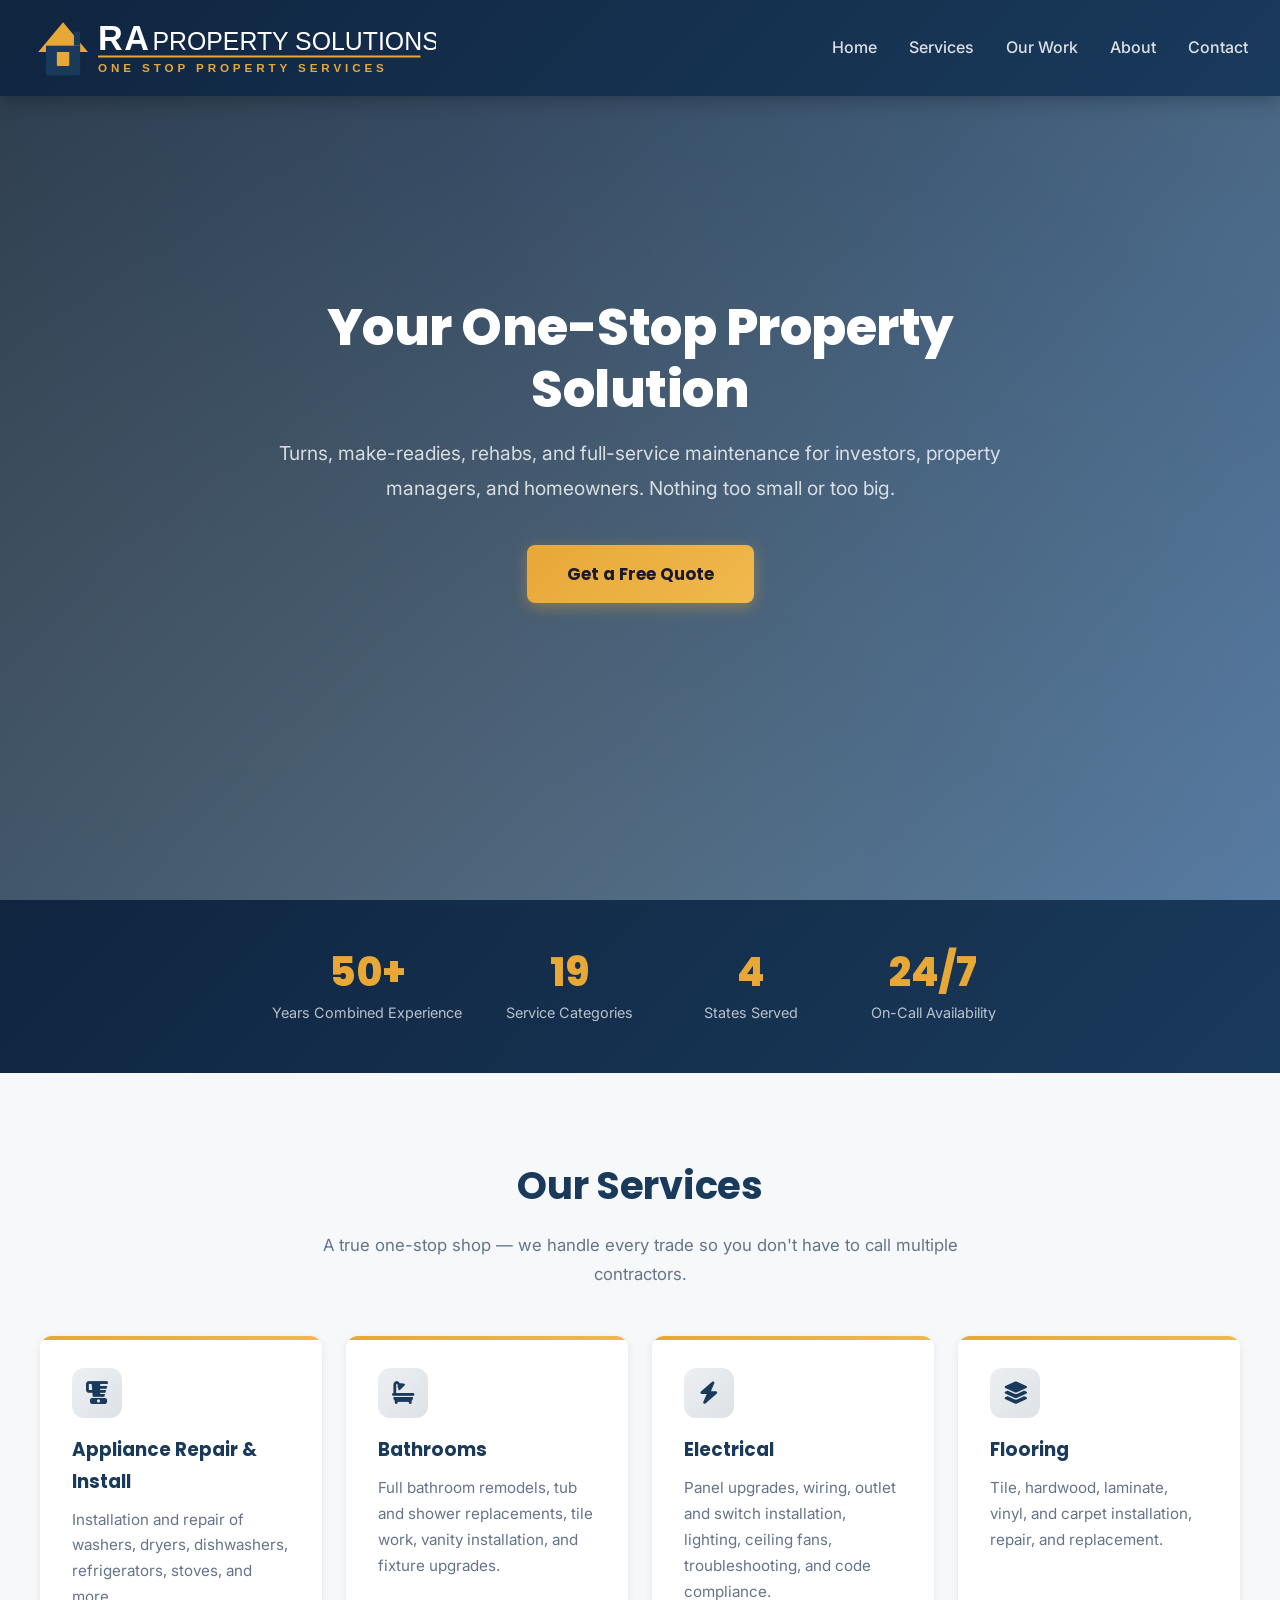
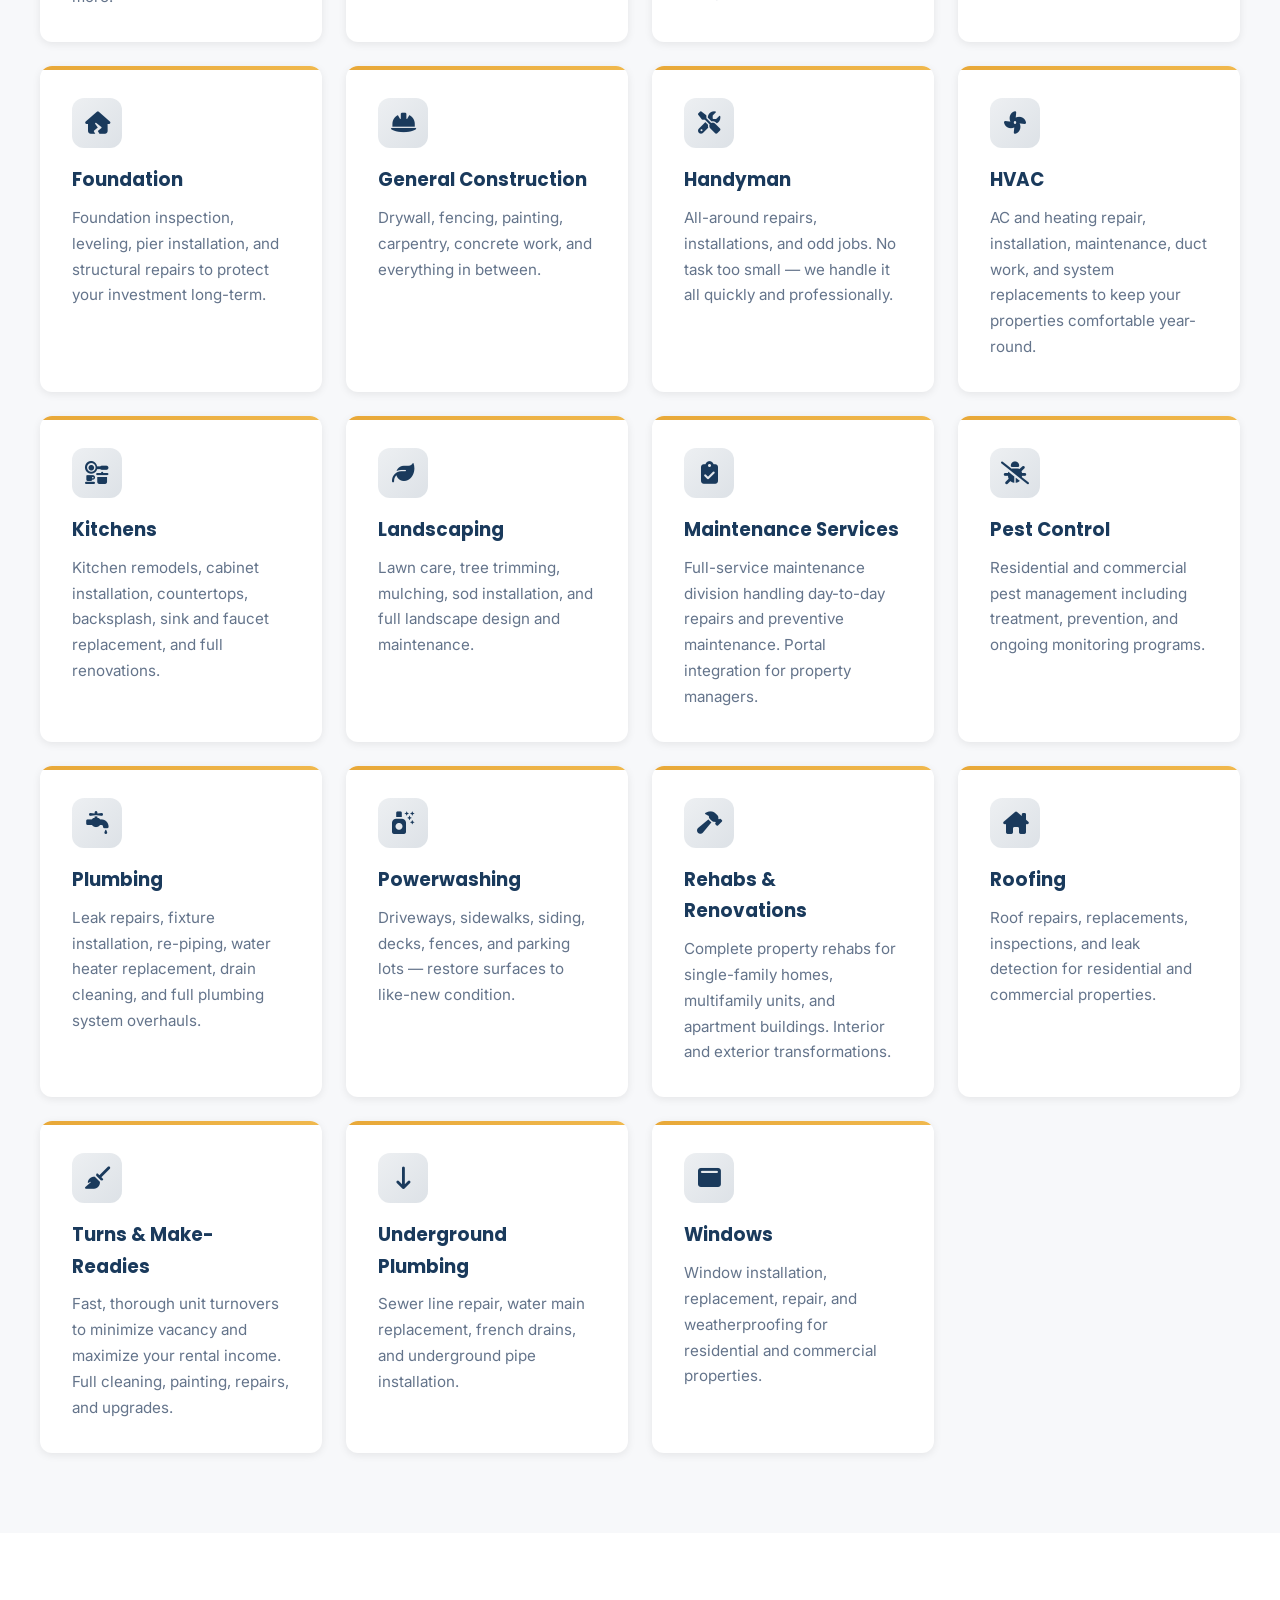
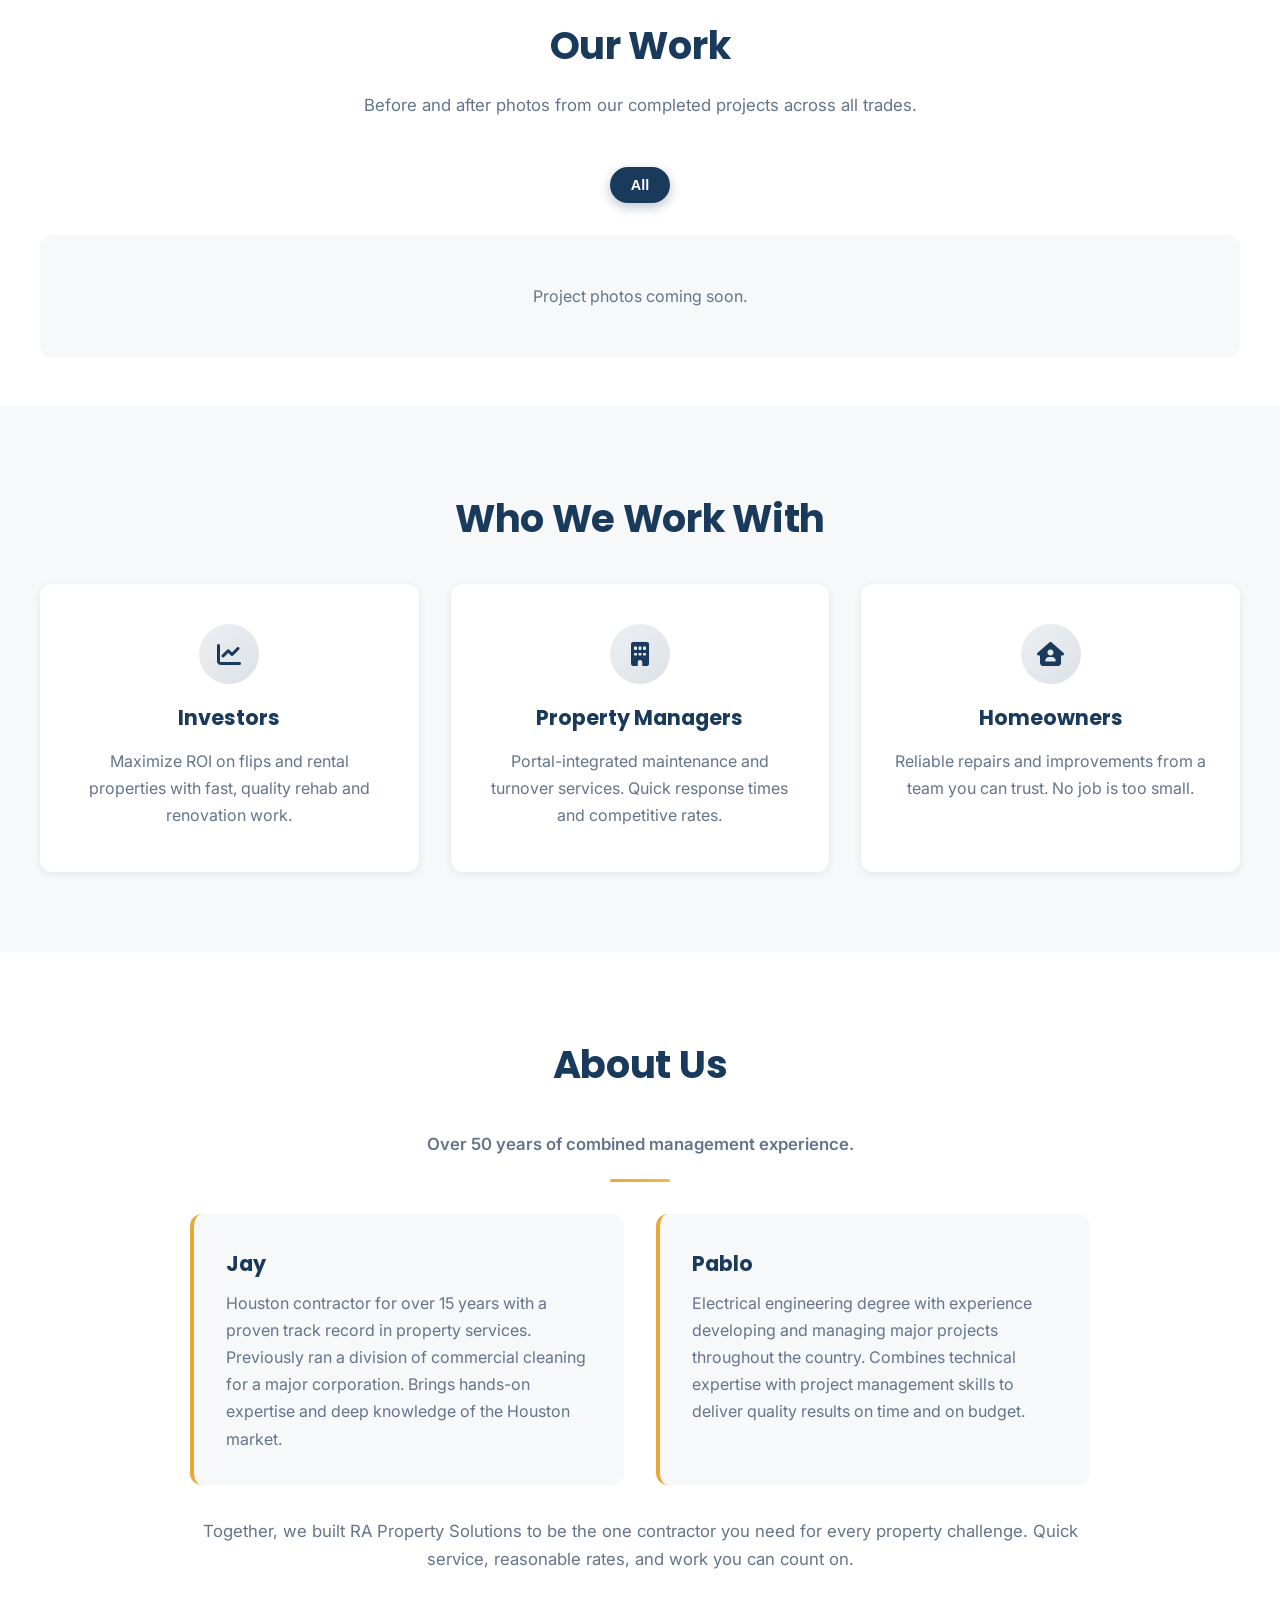
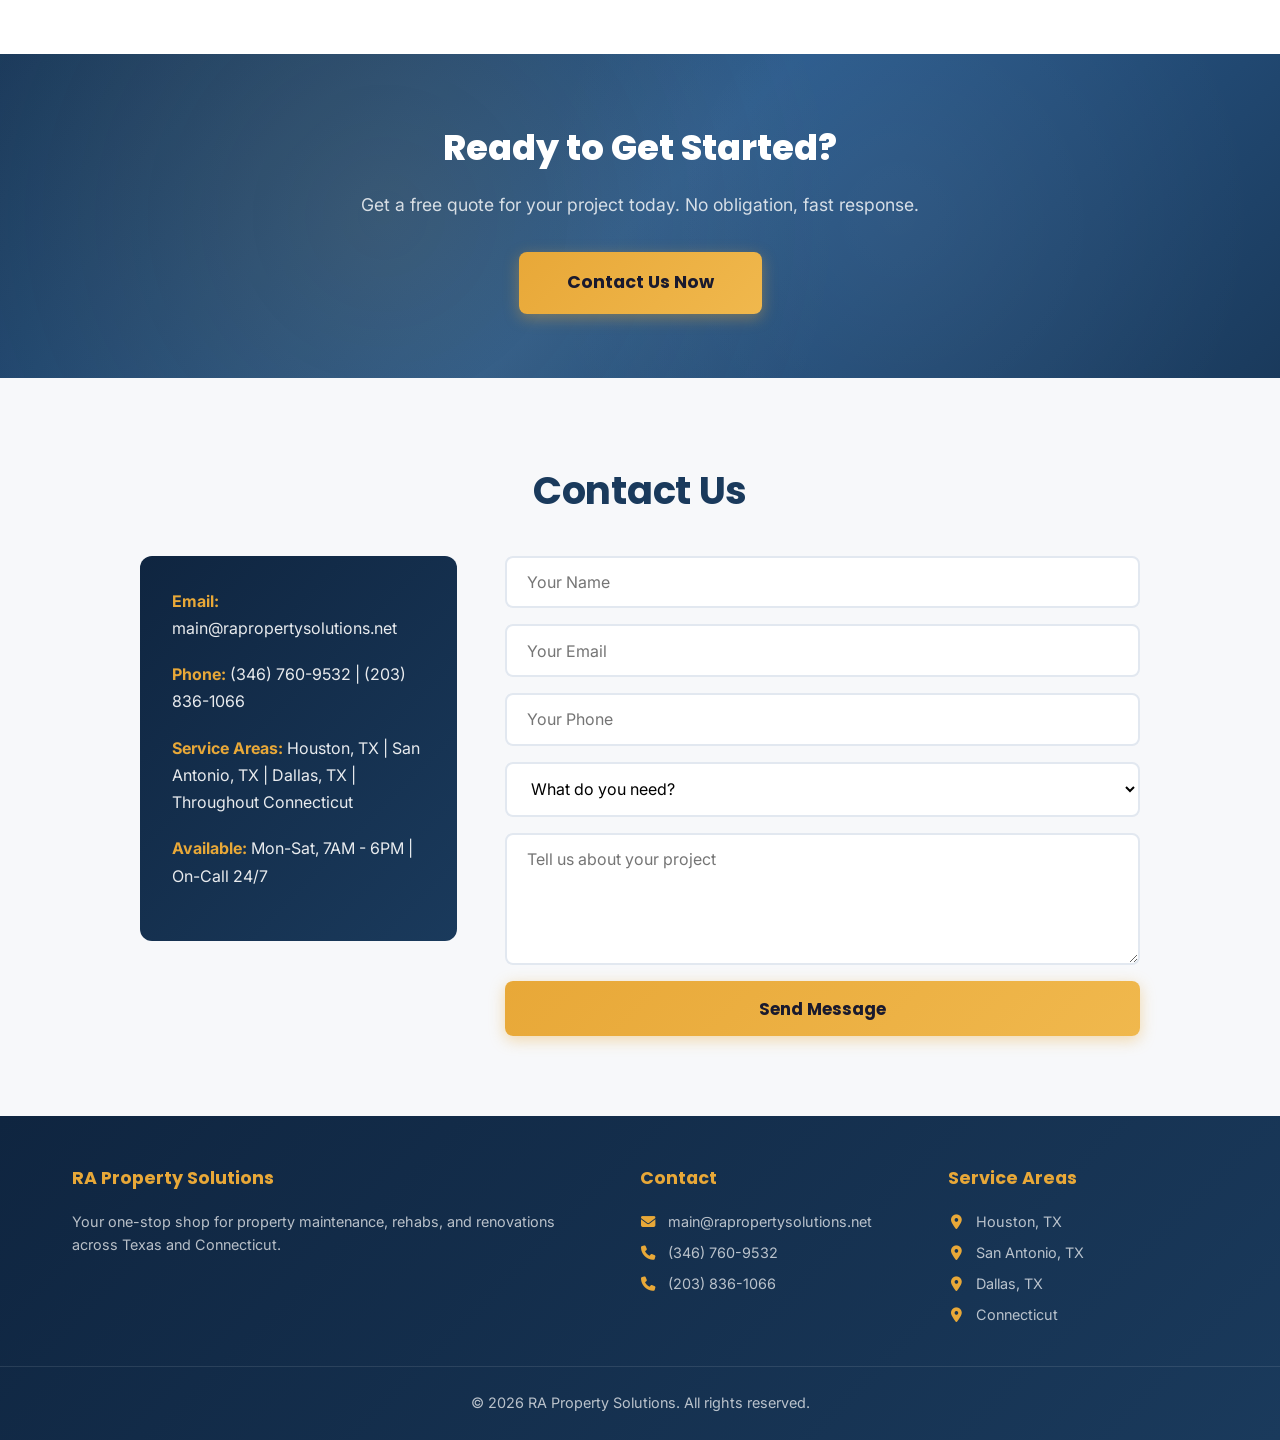
==== index.html @ 4c228f5b "Add service icons, stats bar, CTA banner, and improved footer - Font Awesome icons on every service " ====
<!DOCTYPE html>
<html lang="en">
<head>
    <meta charset="UTF-8">
    <meta name="viewport" content="width=device-width, initial-scale=1.0">
    <title>RA Property Solutions | Your One-Stop Property Services</title>
    <meta name="description" content="Turns, make-readies, rehabs, and full maintenance services for SFR, multifamily, and apartment buildings. Serving Houston, San Antonio, Dallas, and Connecticut. Over 50 years combined experience.">
    <link rel="icon" href="images/favicon.svg" type="image/svg+xml">
    <link rel="stylesheet" href="https://cdnjs.cloudflare.com/ajax/libs/font-awesome/6.5.1/css/all.min.css">
    <link rel="stylesheet" href="css/style.css?v=7">
</head>
<body>
    <header>
        <nav>
            <a href="#home" class="logo"><img src="images/logo.svg" alt="RA Property Solutions" class="logo-img"><span class="logo-text">RA Property Solutions</span></a>
            <ul class="nav-links">
                <li><a href="#home">Home</a></li>
                <li><a href="#services">Services</a></li>
                <li><a href="#work">Our Work</a></li>
                <li><a href="#about">About</a></li>
                <li><a href="#contact">Contact</a></li>
            </ul>
            <button class="mobile-menu" aria-label="Toggle menu">
                <span class="menu-bar"></span>
                <span class="menu-bar"></span>
                <span class="menu-bar"></span>
            </button>
        </nav>
    </header>

    <section id="home" class="hero">
        <div class="hero-content">
            <h1>Your One-Stop Property Solution</h1>
            <p>Turns, make-readies, rehabs, and full-service maintenance for investors, property managers, and homeowners. Nothing too small or too big.</p>
            <a href="#contact" class="btn">Get a Free Quote</a>
        </div>
    </section>

    <div class="stats-bar">
        <div class="stat fade-in">
            <span class="stat-number">50+</span>
            <span class="stat-label">Years Combined Experience</span>
        </div>
        <div class="stat fade-in">
            <span class="stat-number">19</span>
            <span class="stat-label">Service Categories</span>
        </div>
        <div class="stat fade-in">
            <span class="stat-number">4</span>
            <span class="stat-label">States Served</span>
        </div>
        <div class="stat fade-in">
            <span class="stat-number">24/7</span>
            <span class="stat-label">On-Call Availability</span>
        </div>
    </div>

    <section id="services" class="services">
        <h2 class="fade-in">Our Services</h2>
        <p class="section-subtitle fade-in">A true one-stop shop — we handle every trade so you don't have to call multiple contractors.</p>
        <div class="services-grid stagger-children">
            <div class="service-card fade-in">
                <div class="service-icon"><i class="fas fa-blender"></i></div>
                <h3>Appliance Repair & Install</h3>
                <p>Installation and repair of washers, dryers, dishwashers, refrigerators, stoves, and more.</p>
            </div>
            <div class="service-card fade-in">
                <div class="service-icon"><i class="fas fa-bath"></i></div>
                <h3>Bathrooms</h3>
                <p>Full bathroom remodels, tub and shower replacements, tile work, vanity installation, and fixture upgrades.</p>
            </div>
            <div class="service-card fade-in">
                <div class="service-icon"><i class="fas fa-bolt"></i></div>
                <h3>Electrical</h3>
                <p>Panel upgrades, wiring, outlet and switch installation, lighting, ceiling fans, troubleshooting, and code compliance.</p>
            </div>
            <div class="service-card fade-in">
                <div class="service-icon"><i class="fas fa-layer-group"></i></div>
                <h3>Flooring</h3>
                <p>Tile, hardwood, laminate, vinyl, and carpet installation, repair, and replacement.</p>
            </div>
            <div class="service-card fade-in">
                <div class="service-icon"><i class="fas fa-house-crack"></i></div>
                <h3>Foundation</h3>
                <p>Foundation inspection, leveling, pier installation, and structural repairs to protect your investment long-term.</p>
            </div>
            <div class="service-card fade-in">
                <div class="service-icon"><i class="fas fa-helmet-safety"></i></div>
                <h3>General Construction</h3>
                <p>Drywall, fencing, painting, carpentry, concrete work, and everything in between.</p>
            </div>
            <div class="service-card fade-in">
                <div class="service-icon"><i class="fas fa-screwdriver-wrench"></i></div>
                <h3>Handyman</h3>
                <p>All-around repairs, installations, and odd jobs. No task too small — we handle it all quickly and professionally.</p>
            </div>
            <div class="service-card fade-in">
                <div class="service-icon"><i class="fas fa-fan"></i></div>
                <h3>HVAC</h3>
                <p>AC and heating repair, installation, maintenance, duct work, and system replacements to keep your properties comfortable year-round.</p>
            </div>
            <div class="service-card fade-in">
                <div class="service-icon"><i class="fas fa-kitchen-set"></i></div>
                <h3>Kitchens</h3>
                <p>Kitchen remodels, cabinet installation, countertops, backsplash, sink and faucet replacement, and full renovations.</p>
            </div>
            <div class="service-card fade-in">
                <div class="service-icon"><i class="fas fa-leaf"></i></div>
                <h3>Landscaping</h3>
                <p>Lawn care, tree trimming, mulching, sod installation, and full landscape design and maintenance.</p>
            </div>
            <div class="service-card fade-in">
                <div class="service-icon"><i class="fas fa-clipboard-check"></i></div>
                <h3>Maintenance Services</h3>
                <p>Full-service maintenance division handling day-to-day repairs and preventive maintenance. Portal integration for property managers.</p>
            </div>
            <div class="service-card fade-in">
                <div class="service-icon"><i class="fas fa-bug-slash"></i></div>
                <h3>Pest Control</h3>
                <p>Residential and commercial pest management including treatment, prevention, and ongoing monitoring programs.</p>
            </div>
            <div class="service-card fade-in">
                <div class="service-icon"><i class="fas fa-faucet-drip"></i></div>
                <h3>Plumbing</h3>
                <p>Leak repairs, fixture installation, re-piping, water heater replacement, drain cleaning, and full plumbing system overhauls.</p>
            </div>
            <div class="service-card fade-in">
                <div class="service-icon"><i class="fas fa-spray-can-sparkles"></i></div>
                <h3>Powerwashing</h3>
                <p>Driveways, sidewalks, siding, decks, fences, and parking lots — restore surfaces to like-new condition.</p>
            </div>
            <div class="service-card fade-in">
                <div class="service-icon"><i class="fas fa-hammer"></i></div>
                <h3>Rehabs & Renovations</h3>
                <p>Complete property rehabs for single-family homes, multifamily units, and apartment buildings. Interior and exterior transformations.</p>
            </div>
            <div class="service-card fade-in">
                <div class="service-icon"><i class="fas fa-house-chimney"></i></div>
                <h3>Roofing</h3>
                <p>Roof repairs, replacements, inspections, and leak detection for residential and commercial properties.</p>
            </div>
            <div class="service-card fade-in">
                <div class="service-icon"><i class="fas fa-broom"></i></div>
                <h3>Turns & Make-Readies</h3>
                <p>Fast, thorough unit turnovers to minimize vacancy and maximize your rental income. Full cleaning, painting, repairs, and upgrades.</p>
            </div>
            <div class="service-card fade-in">
                <div class="service-icon"><i class="fas fa-arrow-down-long"></i></div>
                <h3>Underground Plumbing</h3>
                <p>Sewer line repair, water main replacement, french drains, and underground pipe installation.</p>
            </div>
            <div class="service-card fade-in">
                <div class="service-icon"><i class="fas fa-window-maximize"></i></div>
                <h3>Windows</h3>
                <p>Window installation, replacement, repair, and weatherproofing for residential and commercial properties.</p>
            </div>
        </div>
    </section>

    <section id="work" class="work">
        <h2 class="fade-in">Our Work</h2>
        <p class="section-subtitle fade-in">Before and after photos from our completed projects across all trades.</p>

        <div class="gallery-filters">
            <button class="filter-btn active" data-filter="all">All</button>
        </div>

        <div class="gallery" id="gallery"></div>
        <div class="gallery-placeholder" id="gallery-placeholder">
            <p>Project photos coming soon.</p>
        </div>
        <div class="view-more-wrap" id="view-more-wrap" style="display:none">
            <a href="gallery.html" class="view-more-btn">View All Projects</a>
        </div>
    </section>

    <!-- Project photo modal -->
    <div class="project-modal" id="project-modal">
        <div class="modal-content">
            <div class="modal-header">
                <h2></h2>
                <button class="close-btn" onclick="closeProjectModal()">&times;</button>
            </div>
            <div class="modal-body"></div>
        </div>
    </div>

    <section id="clients" class="clients">
        <h2 class="fade-in">Who We Work With</h2>
        <div class="clients-grid stagger-children">
            <div class="client-card fade-in">
                <div class="client-icon"><i class="fas fa-chart-line"></i></div>
                <h3>Investors</h3>
                <p>Maximize ROI on flips and rental properties with fast, quality rehab and renovation work.</p>
            </div>
            <div class="client-card fade-in">
                <div class="client-icon"><i class="fas fa-building"></i></div>
                <h3>Property Managers</h3>
                <p>Portal-integrated maintenance and turnover services. Quick response times and competitive rates.</p>
            </div>
            <div class="client-card fade-in">
                <div class="client-icon"><i class="fas fa-house-user"></i></div>
                <h3>Homeowners</h3>
                <p>Reliable repairs and improvements from a team you can trust. No job is too small.</p>
            </div>
        </div>
    </section>

    <section id="about" class="about">
        <h2 class="fade-in">About Us</h2>
        <div class="about-content">
            <p class="about-highlight fade-in">Over 50 years of combined management experience.</p>
            <div class="team">
                <div class="team-member fade-in-left">
                    <h3>Jay</h3>
                    <p>Houston contractor for over 15 years with a proven track record in property services. Previously ran a division of commercial cleaning for a major corporation. Brings hands-on expertise and deep knowledge of the Houston market.</p>
                </div>
                <div class="team-member fade-in-right">
                    <h3>Pablo</h3>
                    <p>Electrical engineering degree with experience developing and managing major projects throughout the country. Combines technical expertise with project management skills to deliver quality results on time and on budget.</p>
                </div>
            </div>
            <p>Together, we built RA Property Solutions to be the one contractor you need for every property challenge. Quick service, reasonable rates, and work you can count on.</p>
        </div>
    </section>

    <div class="cta-banner">
        <div class="cta-content fade-in">
            <h2>Ready to Get Started?</h2>
            <p>Get a free quote for your project today. No obligation, fast response.</p>
            <a href="#contact" class="btn">Contact Us Now</a>
        </div>
    </div>

    <section id="contact" class="contact">
        <h2 class="fade-in">Contact Us</h2>
        <div class="contact-content">
            <div class="contact-info">
                <p><strong>Email:</strong> main@rapropertysolutions.net</p>
                <p><strong>Phone:</strong> <a href="tel:3467609532" style="color:inherit;text-decoration:none">(346) 760-9532</a> | <a href="tel:2038361066" style="color:inherit;text-decoration:none">(203) 836-1066</a></p>
                <p><strong>Service Areas:</strong> Houston, TX | San Antonio, TX | Dallas, TX | Throughout Connecticut</p>
                <p><strong>Available:</strong> Mon-Sat, 7AM - 6PM | On-Call 24/7</p>
            </div>
            <div id="contact-success" style="display:none; background:#d4edda; color:#155724; padding:1.5rem; border-radius:8px; text-align:center; font-size:1.1rem;">
                <strong>Message sent!</strong> We'll get back to you as soon as possible.
            </div>
            <form class="contact-form" id="contact-form" action="https://ra-photos.rapropertysolutions.net/contact" method="POST">
                <input type="text" name="name" placeholder="Your Name" required>
                <input type="email" name="email" placeholder="Your Email" required>
                <input type="tel" name="phone" placeholder="Your Phone">
                <select name="service" required>
                    <option value="" disabled selected>What do you need?</option>
                    <option value="turn">Turn / Make-Ready</option>
                    <option value="rehab">Rehab / Renovation</option>
                    <option value="maintenance">Maintenance / Repair</option>
                    <option value="plumbing">Plumbing</option>
                    <option value="electrical">Electrical</option>
                    <option value="hvac">HVAC</option>
                    <option value="foundation">Foundation</option>
                    <option value="pest">Pest Control</option>
                    <option value="other">Other</option>
                </select>
                <textarea name="message" placeholder="Tell us about your project" rows="5" required></textarea>
                <button type="submit" class="btn">Send Message</button>
            </form>
        </div>
    </section>

    <footer>
        <div class="footer-content">
            <div class="footer-col">
                <h4>RA Property Solutions</h4>
                <p>Your one-stop shop for property maintenance, rehabs, and renovations across Texas and Connecticut.</p>
            </div>
            <div class="footer-col">
                <h4>Contact</h4>
                <p><i class="fas fa-envelope"></i> main@rapropertysolutions.net</p>
                <p><i class="fas fa-phone"></i> <a href="tel:3467609532">(346) 760-9532</a></p>
                <p><i class="fas fa-phone"></i> <a href="tel:2038361066">(203) 836-1066</a></p>
            </div>
            <div class="footer-col">
                <h4>Service Areas</h4>
                <p><i class="fas fa-map-marker-alt"></i> Houston, TX</p>
                <p><i class="fas fa-map-marker-alt"></i> San Antonio, TX</p>
                <p><i class="fas fa-map-marker-alt"></i> Dallas, TX</p>
                <p><i class="fas fa-map-marker-alt"></i> Connecticut</p>
            </div>
        </div>
        <div class="footer-bottom">
            <p>&copy; 2026 RA Property Solutions. All rights reserved.</p>
        </div>
    </footer>

    <script src="js/gallery-data.js?v=9"></script>
    <script src="js/main.js?v=9"></script>
</body>
</html>
---- css/style.css ----
@import url('https://fonts.googleapis.com/css2?family=Inter:wght@400;500;600&family=Poppins:wght@600;700;800&display=swap');

* {
    margin: 0;
    padding: 0;
    box-sizing: border-box;
}

:root {
    --primary: #1a3a5c;
    --primary-dark: #0f2540;
    --primary-light: #2a5a8c;
    --accent: #e8a838;
    --accent-glow: #f0b84d;
    --light: #f7f8fa;
    --dark: #1a1a2e;
    --white: #fff;
    --shadow-sm: 0 2px 8px rgba(0,0,0,0.08);
    --shadow-md: 0 4px 20px rgba(0,0,0,0.12);
    --shadow-lg: 0 8px 40px rgba(0,0,0,0.18);
    --radius: 12px;
}

body {
    font-family: 'Inter', 'Segoe UI', Tahoma, Geneva, Verdana, sans-serif;
    color: var(--dark);
    line-height: 1.7;
    overflow-x: hidden;
}

h1, h2, h3, h4 {
    font-family: 'Poppins', 'Segoe UI', sans-serif;
}

/* ===== SCROLL ANIMATIONS ===== */
.fade-in {
    opacity: 0;
    transform: translateY(30px);
    transition: opacity 0.7s ease, transform 0.7s ease;
}

.fade-in.visible {
    opacity: 1;
    transform: translateY(0);
}

.fade-in-left {
    opacity: 0;
    transform: translateX(-40px);
    transition: opacity 0.7s ease, transform 0.7s ease;
}

.fade-in-left.visible {
    opacity: 1;
    transform: translateX(0);
}

.fade-in-right {
    opacity: 0;
    transform: translateX(40px);
    transition: opacity 0.7s ease, transform 0.7s ease;
}

.fade-in-right.visible {
    opacity: 1;
    transform: translateX(0);
}

/* Stagger children animations */
.stagger-children .fade-in:nth-child(1) { transition-delay: 0s; }
.stagger-children .fade-in:nth-child(2) { transition-delay: 0.1s; }
.stagger-children .fade-in:nth-child(3) { transition-delay: 0.2s; }
.stagger-children .fade-in:nth-child(4) { transition-delay: 0.3s; }
.stagger-children .fade-in:nth-child(5) { transition-delay: 0.4s; }
.stagger-children .fade-in:nth-child(6) { transition-delay: 0.5s; }

/* ===== NAVIGATION ===== */
header {
    background: linear-gradient(135deg, var(--primary-dark) 0%, var(--primary) 100%);
    position: fixed;
    width: 100%;
    top: 0;
    z-index: 100;
    box-shadow: 0 2px 20px rgba(0,0,0,0.3);
    backdrop-filter: blur(10px);
}

nav {
    max-width: 1400px;
    margin: 0 auto;
    padding: 0.8rem 2rem;
    display: flex;
    justify-content: space-between;
    align-items: center;
}

.logo {
    color: var(--white);
    font-size: 1.4rem;
    font-weight: 700;
    text-decoration: none;
    display: flex;
    align-items: center;
    gap: 0.5rem;
}

.logo-img {
    height: 70px;
    width: auto;
}

.logo-text {
    display: none;
}

.nav-links {
    list-style: none;
    display: flex;
    gap: 2rem;
}

.nav-links a {
    color: rgba(255,255,255,0.85);
    text-decoration: none;
    font-weight: 500;
    transition: all 0.3s;
    position: relative;
    padding-bottom: 4px;
}

.nav-links a::after {
    content: '';
    position: absolute;
    bottom: 0;
    left: 0;
    width: 0;
    height: 2px;
    background: var(--accent);
    transition: width 0.3s;
}

.nav-links a:hover {
    color: var(--white);
}

.nav-links a:hover::after {
    width: 100%;
}

.mobile-menu {
    display: none;
    background: none;
    border: none;
    cursor: pointer;
    flex-direction: column;
    gap: 5px;
    padding: 8px;
}

.menu-bar {
    display: block;
    width: 25px;
    height: 3px;
    background: var(--white);
    border-radius: 2px;
    transition: transform 0.3s, opacity 0.3s;
}

/* ===== HERO ===== */
.hero {
    background: linear-gradient(135deg, rgba(15, 37, 64, 0.92) 0%, rgba(26, 58, 92, 0.85) 50%, rgba(42, 90, 140, 0.8) 100%),
                url('../images/hero-bg.jpg') center/cover no-repeat;
    min-height: 100vh;
    display: flex;
    align-items: center;
    justify-content: center;
    text-align: center;
    padding: 2rem;
    position: relative;
    overflow: hidden;
}

/* Floating particles effect */
.hero::before {
    content: '';
    position: absolute;
    top: -50%;
    left: -50%;
    width: 200%;
    height: 200%;
    background: radial-gradient(circle at 20% 50%, rgba(232,168,56,0.08) 0%, transparent 50%),
                radial-gradient(circle at 80% 20%, rgba(255,255,255,0.05) 0%, transparent 40%),
                radial-gradient(circle at 50% 80%, rgba(232,168,56,0.06) 0%, transparent 45%);
    animation: floatBg 20s ease-in-out infinite;
}

@keyframes floatBg {
    0%, 100% { transform: translate(0, 0) rotate(0deg); }
    33% { transform: translate(2%, -2%) rotate(1deg); }
    66% { transform: translate(-1%, 1%) rotate(-1deg); }
}

.hero-content {
    max-width: 800px;
    position: relative;
    z-index: 1;
}

.hero-content h1 {
    color: var(--white);
    font-size: 3.2rem;
    margin-bottom: 1rem;
    font-weight: 800;
    letter-spacing: -0.5px;
    line-height: 1.2;
    animation: slideUp 0.8s ease forwards;
}

.hero-content p {
    color: rgba(255,255,255,0.8);
    font-size: 1.2rem;
    margin-bottom: 2.5rem;
    line-height: 1.8;
    animation: slideUp 0.8s ease 0.2s forwards;
    opacity: 0;
}

@keyframes slideUp {
    from { opacity: 0; transform: translateY(25px); }
    to { opacity: 1; transform: translateY(0); }
}

.btn {
    display: inline-block;
    background: linear-gradient(135deg, var(--accent) 0%, var(--accent-glow) 100%);
    color: var(--dark);
    padding: 0.9rem 2.5rem;
    border: none;
    border-radius: 8px;
    font-size: 1.05rem;
    font-weight: 700;
    font-family: 'Poppins', sans-serif;
    cursor: pointer;
    text-decoration: none;
    transition: all 0.3s;
    box-shadow: 0 4px 15px rgba(232,168,56,0.4);
    animation: slideUp 0.8s ease 0.4s forwards;
    opacity: 0;
}

.btn:hover {
    transform: translateY(-2px);
    box-shadow: 0 6px 25px rgba(232,168,56,0.5);
    background: linear-gradient(135deg, var(--accent-glow) 0%, var(--accent) 100%);
}

/* ===== SECTION STYLES ===== */
section {
    padding: 5rem 2rem;
    position: relative;
}

section h2 {
    text-align: center;
    font-size: 2.4rem;
    margin-bottom: 0.8rem;
    color: var(--primary);
    font-weight: 700;
    letter-spacing: -0.3px;
}

.section-subtitle {
    text-align: center;
    color: #64748b;
    margin-bottom: 3rem;
    max-width: 700px;
    margin-left: auto;
    margin-right: auto;
    font-size: 1.05rem;
}

/* ===== WAVE DIVIDERS ===== */
.wave-divider {
    position: relative;
    margin-top: -1px;
}

.wave-divider svg {
    display: block;
    width: 100%;
    height: auto;
}

/* ===== STATS BAR ===== */
.stats-bar {
    background: linear-gradient(135deg, var(--primary-dark) 0%, var(--primary) 100%);
    display: flex;
    justify-content: center;
    flex-wrap: wrap;
    gap: 2rem;
    padding: 3rem 2rem;
}

.stat {
    text-align: center;
    min-width: 150px;
}

.stat-number {
    display: block;
    font-family: 'Poppins', sans-serif;
    font-size: 2.5rem;
    font-weight: 800;
    color: var(--accent);
    line-height: 1.2;
}

.stat-label {
    display: block;
    color: rgba(255,255,255,0.7);
    font-size: 0.9rem;
    margin-top: 0.3rem;
}

/* ===== SERVICES ===== */
.services {
    background: var(--light);
}

.services-grid {
    max-width: 1200px;
    margin: 2rem auto 0;
    display: grid;
    grid-template-columns: repeat(auto-fit, minmax(280px, 1fr));
    gap: 1.5rem;
}

.service-card {
    background: var(--white);
    padding: 2rem;
    border-radius: var(--radius);
    box-shadow: var(--shadow-sm);
    border-top: none;
    position: relative;
    overflow: hidden;
    transition: all 0.4s cubic-bezier(0.175, 0.885, 0.32, 1.275);
}

.service-card::before {
    content: '';
    position: absolute;
    top: 0;
    left: 0;
    right: 0;
    height: 4px;
    background: linear-gradient(90deg, var(--accent) 0%, var(--accent-glow) 100%);
    transition: height 0.3s;
}

.service-card:hover {
    transform: translateY(-5px);
    box-shadow: var(--shadow-lg);
}

.service-card:hover::before {
    height: 5px;
}

.service-card h3 {
    color: var(--primary);
    margin-bottom: 0.6rem;
    font-size: 1.15rem;
    font-weight: 700;
}

.service-icon {
    width: 50px;
    height: 50px;
    background: linear-gradient(135deg, rgba(26,58,92,0.08) 0%, rgba(26,58,92,0.15) 100%);
    border-radius: 12px;
    display: flex;
    align-items: center;
    justify-content: center;
    margin-bottom: 1rem;
    font-size: 1.4rem;
    color: var(--primary);
    transition: all 0.3s;
}

.service-card:hover .service-icon {
    background: linear-gradient(135deg, var(--accent) 0%, var(--accent-glow) 100%);
    color: var(--dark);
    transform: scale(1.1);
}

.service-card p {
    color: #64748b;
    font-size: 0.95rem;
}

/* ===== GALLERY ===== */
.work {
    padding-bottom: 3rem;
}

.gallery-filters {
    display: flex;
    flex-wrap: wrap;
    justify-content: center;
    gap: 0.5rem;
    margin-bottom: 2rem;
    max-width: 1200px;
    margin-left: auto;
    margin-right: auto;
}

.filter-btn {
    padding: 0.5rem 1.2rem;
    border: 2px solid var(--primary);
    background: var(--white);
    color: var(--primary);
    border-radius: 50px;
    cursor: pointer;
    font-weight: 600;
    font-size: 0.9rem;
    transition: all 0.3s;
}

.filter-btn.active,
.filter-btn:hover {
    background: var(--primary);
    color: var(--white);
    box-shadow: 0 4px 12px rgba(26,58,92,0.3);
}

/* Project Cards Gallery */
.gallery {
    max-width: 1200px;
    margin: 0 auto;
    display: grid;
    grid-template-columns: repeat(3, 1fr);
    gap: 1.5rem;
}

.project-card {
    border-radius: var(--radius);
    overflow: hidden;
    box-shadow: var(--shadow-sm);
    background: #fff;
    cursor: pointer;
    transition: all 0.4s cubic-bezier(0.175, 0.885, 0.32, 1.275);
    position: relative;
}

.project-card:hover {
    transform: translateY(-8px);
    box-shadow: var(--shadow-lg);
}

.project-card img {
    width: 100%;
    height: 220px;
    object-fit: cover;
    display: block;
    transition: transform 0.5s;
}

.project-card:hover img {
    transform: scale(1.05);
}

.project-card .card-info {
    padding: 1rem 1.2rem;
    background: white;
    position: relative;
}

.project-card .card-info h3 {
    color: var(--primary);
    font-size: 0.95rem;
    margin-bottom: 0.2rem;
}

.project-card .card-info span {
    color: #94a3b8;
    font-size: 0.8rem;
}

.project-card .photo-count {
    display: inline-block;
    background: linear-gradient(135deg, var(--primary) 0%, var(--primary-light) 100%);
    color: white;
    font-size: 0.7rem;
    padding: 0.15rem 0.5rem;
    border-radius: 50px;
    margin-left: 0.5rem;
}

.view-more-wrap {
    text-align: center;
    margin-top: 2.5rem;
}

.view-more-btn {
    display: inline-block;
    background: linear-gradient(135deg, var(--primary) 0%, var(--primary-light) 100%);
    color: var(--white);
    padding: 0.8rem 2.5rem;
    border-radius: 8px;
    text-decoration: none;
    font-weight: 700;
    font-family: 'Poppins', sans-serif;
    transition: all 0.3s;
    box-shadow: 0 4px 15px rgba(26,58,92,0.3);
}

.view-more-btn:hover {
    transform: translateY(-2px);
    box-shadow: 0 6px 25px rgba(26,58,92,0.4);
}

.gallery-placeholder {
    text-align: center;
    padding: 3rem;
    background: var(--light);
    border-radius: var(--radius);
    color: #64748b;
    max-width: 1200px;
    margin: 0 auto;
}

/* ===== PROJECT MODAL ===== */
.project-modal {
    display: none;
    position: fixed;
    top: 0;
    left: 0;
    width: 100%;
    height: 100%;
    background: rgba(0,0,0,0.85);
    z-index: 200;
    overflow-y: auto;
    padding: 2rem;
    backdrop-filter: blur(4px);
}

.project-modal.active {
    display: block;
    animation: fadeIn 0.3s ease;
}

@keyframes fadeIn {
    from { opacity: 0; }
    to { opacity: 1; }
}

.project-modal .modal-content {
    max-width: 900px;
    margin: 0 auto;
    background: #fff;
    border-radius: var(--radius);
    overflow: hidden;
    box-shadow: var(--shadow-lg);
    animation: modalSlideUp 0.4s ease;
}

@keyframes modalSlideUp {
    from { opacity: 0; transform: translateY(30px); }
    to { opacity: 1; transform: translateY(0); }
}

.project-modal .modal-header {
    display: flex;
    justify-content: space-between;
    align-items: center;
    padding: 1.2rem 1.5rem;
    background: linear-gradient(135deg, var(--primary-dark) 0%, var(--primary) 100%);
    color: white;
}

.project-modal .modal-header h2 {
    font-size: 1.2rem;
    color: white;
    text-align: left;
    margin: 0;
    font-weight: 700;
}

.project-modal .modal-header .close-btn {
    background: rgba(255,255,255,0.15);
    border: none;
    color: white;
    font-size: 1.3rem;
    cursor: pointer;
    padding: 0.3rem 0.7rem;
    border-radius: 6px;
    transition: background 0.3s;
}

.project-modal .modal-header .close-btn:hover {
    background: rgba(255,255,255,0.25);
}

.project-modal .modal-body {
    padding: 1.2rem;
}

.project-modal .modal-section-label {
    text-align: center;
    padding: 0.4rem;
    font-weight: 700;
    font-size: 0.85rem;
    margin-top: 0.5rem;
    border-radius: 6px 6px 0 0;
    letter-spacing: 1px;
}

.project-modal .modal-section-label.before {
    background: linear-gradient(135deg, #e74c3c, #c0392b);
    color: white;
}

.project-modal .modal-section-label.after {
    background: linear-gradient(135deg, #27ae60, #219a52);
    color: white;
}

.project-modal .photo-grid {
    display: grid;
    grid-template-columns: repeat(auto-fill, minmax(200px, 1fr));
    gap: 0.5rem;
    margin-bottom: 1rem;
}

.project-modal .photo-grid img {
    width: 100%;
    height: 200px;
    object-fit: cover;
    border-radius: 6px;
    cursor: pointer;
    display: block;
    transition: transform 0.3s, box-shadow 0.3s;
}

.project-modal .photo-grid img:hover {
    transform: scale(1.03);
    box-shadow: var(--shadow-md);
}

@media (max-width: 768px) {
    .gallery {
        grid-template-columns: repeat(2, 1fr);
        gap: 0.8rem;
    }
    .project-card img {
        height: 160px;
    }
    .project-modal {
        padding: 1rem;
    }
    .project-modal .photo-grid {
        grid-template-columns: repeat(2, 1fr);
    }
}

/* ===== CLIENTS ===== */
.clients {
    background: var(--light);
    position: relative;
}

.clients-grid {
    max-width: 1200px;
    margin: 2rem auto 0;
    display: grid;
    grid-template-columns: repeat(auto-fit, minmax(280px, 1fr));
    gap: 2rem;
}

.client-card {
    background: var(--white);
    padding: 2.5rem 2rem;
    border-radius: var(--radius);
    box-shadow: var(--shadow-sm);
    text-align: center;
    transition: all 0.4s cubic-bezier(0.175, 0.885, 0.32, 1.275);
    border-bottom: 3px solid transparent;
}

.client-card:hover {
    transform: translateY(-5px);
    box-shadow: var(--shadow-md);
    border-bottom-color: var(--accent);
}

.client-icon {
    width: 60px;
    height: 60px;
    background: linear-gradient(135deg, rgba(26,58,92,0.08) 0%, rgba(26,58,92,0.15) 100%);
    border-radius: 50%;
    display: flex;
    align-items: center;
    justify-content: center;
    margin: 0 auto 1rem;
    font-size: 1.5rem;
    color: var(--primary);
    transition: all 0.3s;
}

.client-card:hover .client-icon {
    background: linear-gradient(135deg, var(--accent) 0%, var(--accent-glow) 100%);
    color: var(--dark);
    transform: scale(1.1);
}

.client-card h3 {
    color: var(--primary);
    margin-bottom: 0.8rem;
    font-size: 1.3rem;
}

.client-card p {
    color: #64748b;
}

/* ===== ABOUT ===== */
.about-content {
    max-width: 900px;
    margin: 2rem auto 0;
}

.about-highlight {
    text-align: center;
    font-size: 1.3rem;
    font-weight: 600;
    color: var(--primary);
    margin-bottom: 2rem;
    position: relative;
    padding-bottom: 1.5rem;
}

.about-highlight::after {
    content: '';
    position: absolute;
    bottom: 0;
    left: 50%;
    transform: translateX(-50%);
    width: 60px;
    height: 3px;
    background: linear-gradient(90deg, var(--accent), var(--accent-glow));
    border-radius: 2px;
}

.team {
    display: grid;
    grid-template-columns: 1fr 1fr;
    gap: 2rem;
    margin-bottom: 2rem;
}

.team-member {
    background: var(--light);
    padding: 2rem;
    border-radius: var(--radius);
    transition: all 0.3s;
    border-left: 4px solid var(--accent);
}

.team-member:hover {
    box-shadow: var(--shadow-md);
    transform: translateY(-3px);
}

.team-member h3 {
    color: var(--primary);
    font-size: 1.3rem;
    margin-bottom: 0.5rem;
}

.team-member p {
    color: #64748b;
}

.about-content > p {
    text-align: center;
    color: #64748b;
    font-size: 1.05rem;
}

/* ===== CTA BANNER ===== */
.cta-banner {
    background: linear-gradient(135deg, var(--primary) 0%, var(--primary-light) 50%, var(--primary) 100%);
    padding: 4rem 2rem;
    text-align: center;
    position: relative;
    overflow: hidden;
}

.cta-banner::before {
    content: '';
    position: absolute;
    top: 0;
    left: 0;
    right: 0;
    bottom: 0;
    background: radial-gradient(circle at 30% 50%, rgba(232,168,56,0.1) 0%, transparent 50%),
                radial-gradient(circle at 70% 50%, rgba(255,255,255,0.05) 0%, transparent 40%);
}

.cta-content {
    position: relative;
    z-index: 1;
    max-width: 600px;
    margin: 0 auto;
}

.cta-banner h2 {
    color: var(--white);
    font-size: 2.2rem;
    font-weight: 800;
    margin-bottom: 0.8rem;
}

.cta-banner p {
    color: rgba(255,255,255,0.8);
    font-size: 1.1rem;
    margin-bottom: 2rem;
}

.cta-banner .btn {
    animation: none;
    opacity: 1;
    font-size: 1.1rem;
    padding: 1rem 3rem;
}

/* ===== CONTACT ===== */
.contact {
    background: var(--light);
}

.contact-content {
    max-width: 1000px;
    margin: 2rem auto 0;
    display: grid;
    grid-template-columns: 1fr 2fr;
    gap: 3rem;
    align-items: start;
}

.contact-info {
    background: linear-gradient(135deg, var(--primary-dark) 0%, var(--primary) 100%);
    padding: 2rem;
    border-radius: var(--radius);
    color: white;
}

.contact-info p {
    margin-bottom: 1.2rem;
    font-size: 1rem;
    color: rgba(255,255,255,0.9);
}

.contact-info strong {
    color: var(--accent);
}

.contact-form {
    display: flex;
    flex-direction: column;
    gap: 1rem;
}

.contact-form input,
.contact-form textarea,
.contact-form select {
    padding: 0.9rem 1.2rem;
    border: 2px solid #e2e8f0;
    border-radius: 8px;
    font-size: 1rem;
    font-family: inherit;
    transition: all 0.3s;
    background: white;
}

.contact-form input:focus,
.contact-form textarea:focus,
.contact-form select:focus {
    outline: none;
    border-color: var(--primary);
    box-shadow: 0 0 0 3px rgba(26,58,92,0.1);
}

.contact-form .btn {
    opacity: 1;
    animation: none;
}

/* ===== FOOTER ===== */
footer {
    background: linear-gradient(135deg, var(--primary-dark) 0%, var(--primary) 100%);
    color: rgba(255,255,255,0.7);
    font-size: 0.9rem;
}

.footer-content {
    max-width: 1200px;
    margin: 0 auto;
    display: grid;
    grid-template-columns: 2fr 1fr 1fr;
    gap: 3rem;
    padding: 3rem 2rem 2rem;
}

.footer-col h4 {
    color: var(--accent);
    font-family: 'Poppins', sans-serif;
    font-size: 1.1rem;
    margin-bottom: 1rem;
}

.footer-col p {
    margin-bottom: 0.5rem;
    line-height: 1.6;
}

.footer-col a {
    color: rgba(255,255,255,0.7);
    text-decoration: none;
    transition: color 0.3s;
}

.footer-col a:hover {
    color: var(--accent);
}

.footer-col i {
    margin-right: 0.5rem;
    color: var(--accent);
    width: 16px;
    text-align: center;
}

.footer-bottom {
    text-align: center;
    padding: 1.5rem 2rem;
    border-top: 1px solid rgba(255,255,255,0.1);
}

/* ===== LIGHTBOX ===== */
.lightbox {
    display: none;
    position: fixed;
    top: 0;
    left: 0;
    width: 100%;
    height: 100%;
    background: rgba(0,0,0,0.95);
    z-index: 300;
    justify-content: center;
    align-items: center;
    cursor: pointer;
    backdrop-filter: blur(8px);
}

.lightbox.active {
    display: flex;
    animation: fadeIn 0.3s ease;
}

.lightbox img {
    max-width: 90%;
    max-height: 90%;
    object-fit: contain;
    border-radius: 4px;
    box-shadow: 0 0 60px rgba(0,0,0,0.5);
}

/* ===== MOBILE ===== */
@media (max-width: 768px) {
    nav {
        padding: 0.5rem 1rem;
    }

    .logo {
        flex: 1;
        min-width: 0;
        overflow: hidden;
    }

    .logo-img {
        height: 35px;
        max-width: 180px;
    }

    .mobile-menu {
        display: flex !important;
        -webkit-appearance: none;
        appearance: none;
        flex-shrink: 0;
        padding: 10px;
        background: var(--accent) !important;
        border: none !important;
        border-radius: 6px;
        min-width: 44px;
        min-height: 44px;
        align-items: center;
        justify-content: center;
    }

    .menu-bar {
        background: var(--dark);
    }

    .nav-links {
        display: none;
        position: absolute;
        top: 100%;
        left: 0;
        width: 100%;
        background: var(--primary-dark);
        flex-direction: column;
        padding: 1rem 2rem;
        gap: 0.5rem;
        box-shadow: 0 10px 30px rgba(0,0,0,0.3);
    }

    .nav-links.active {
        display: flex;
    }

    .nav-links a {
        font-size: 1.1rem;
        padding: 0.7rem 0;
        display: block;
        border-bottom: 1px solid rgba(255,255,255,0.1);
    }

    .nav-links a::after {
        display: none;
    }

    .hero-content h1 {
        font-size: 2rem;
    }

    .hero-content p {
        font-size: 1rem;
    }

    section h2 {
        font-size: 1.8rem;
    }

    .team {
        grid-template-columns: 1fr;
    }

    .contact-content {
        grid-template-columns: 1fr;
        gap: 2rem;
    }

    .gallery-filters {
        gap: 0.3rem;
    }

    .filter-btn {
        padding: 0.4rem 0.8rem;
        font-size: 0.85rem;
    }

    .services-grid {
        gap: 1rem;
    }

    .stats-bar {
        gap: 1rem;
        padding: 2rem 1rem;
    }

    .stat-number {
        font-size: 2rem;
    }

    .cta-banner {
        padding: 3rem 1.5rem;
    }

    .cta-banner h2 {
        font-size: 1.6rem;
    }

    .footer-content {
        grid-template-columns: 1fr;
        gap: 2rem;
        padding: 2rem 1.5rem;
    }
}
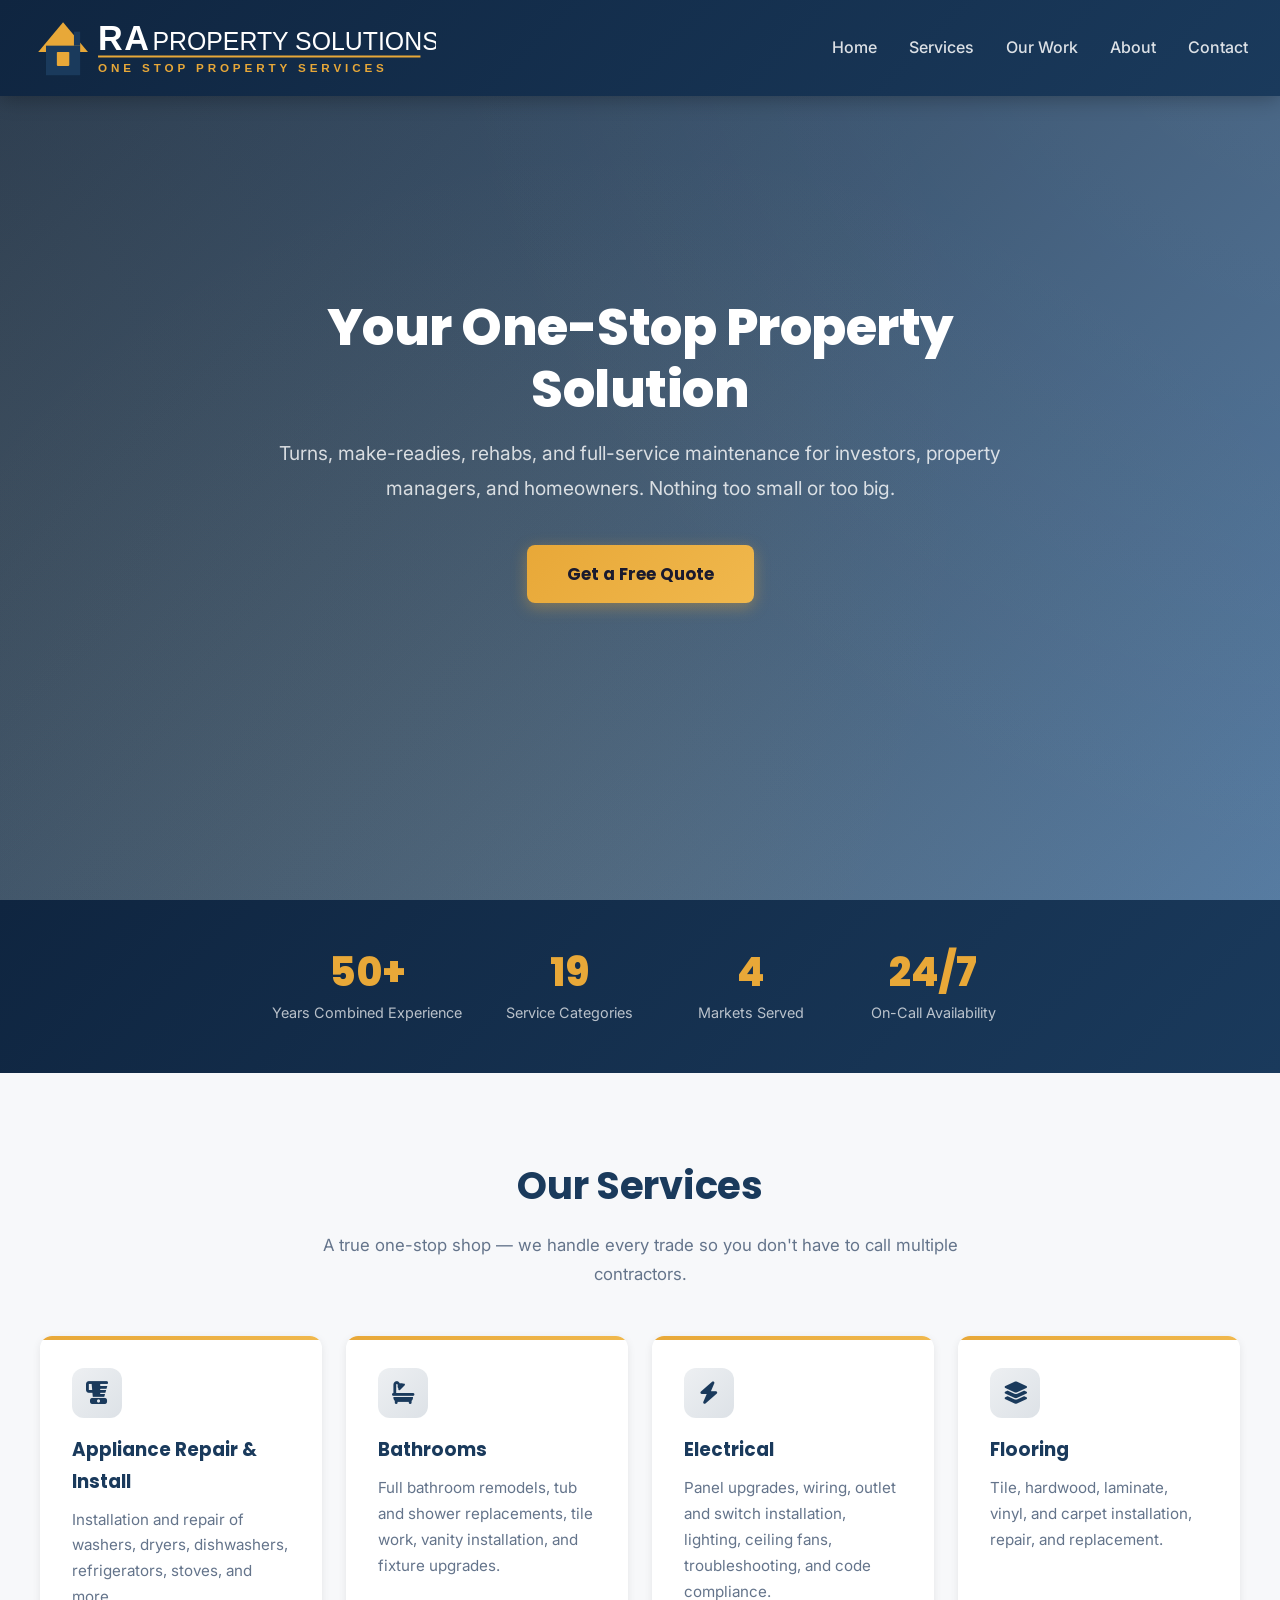
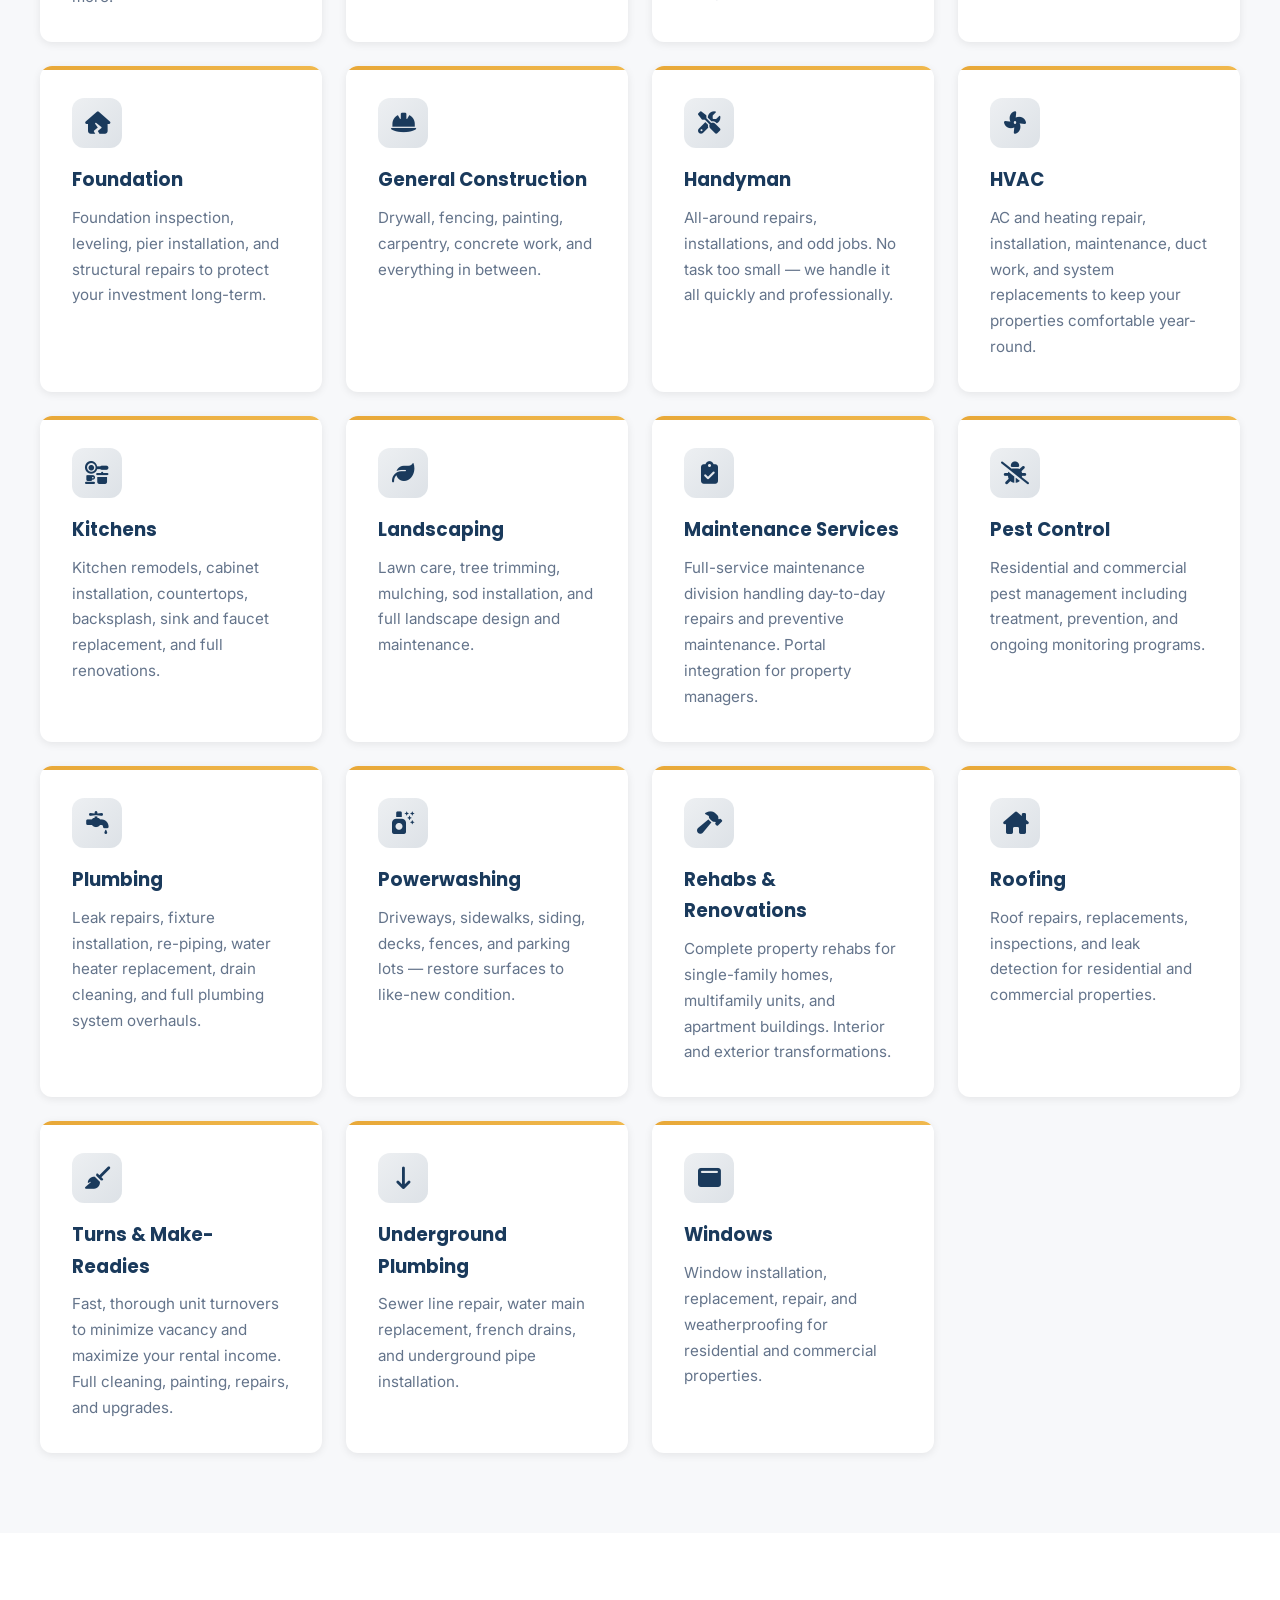
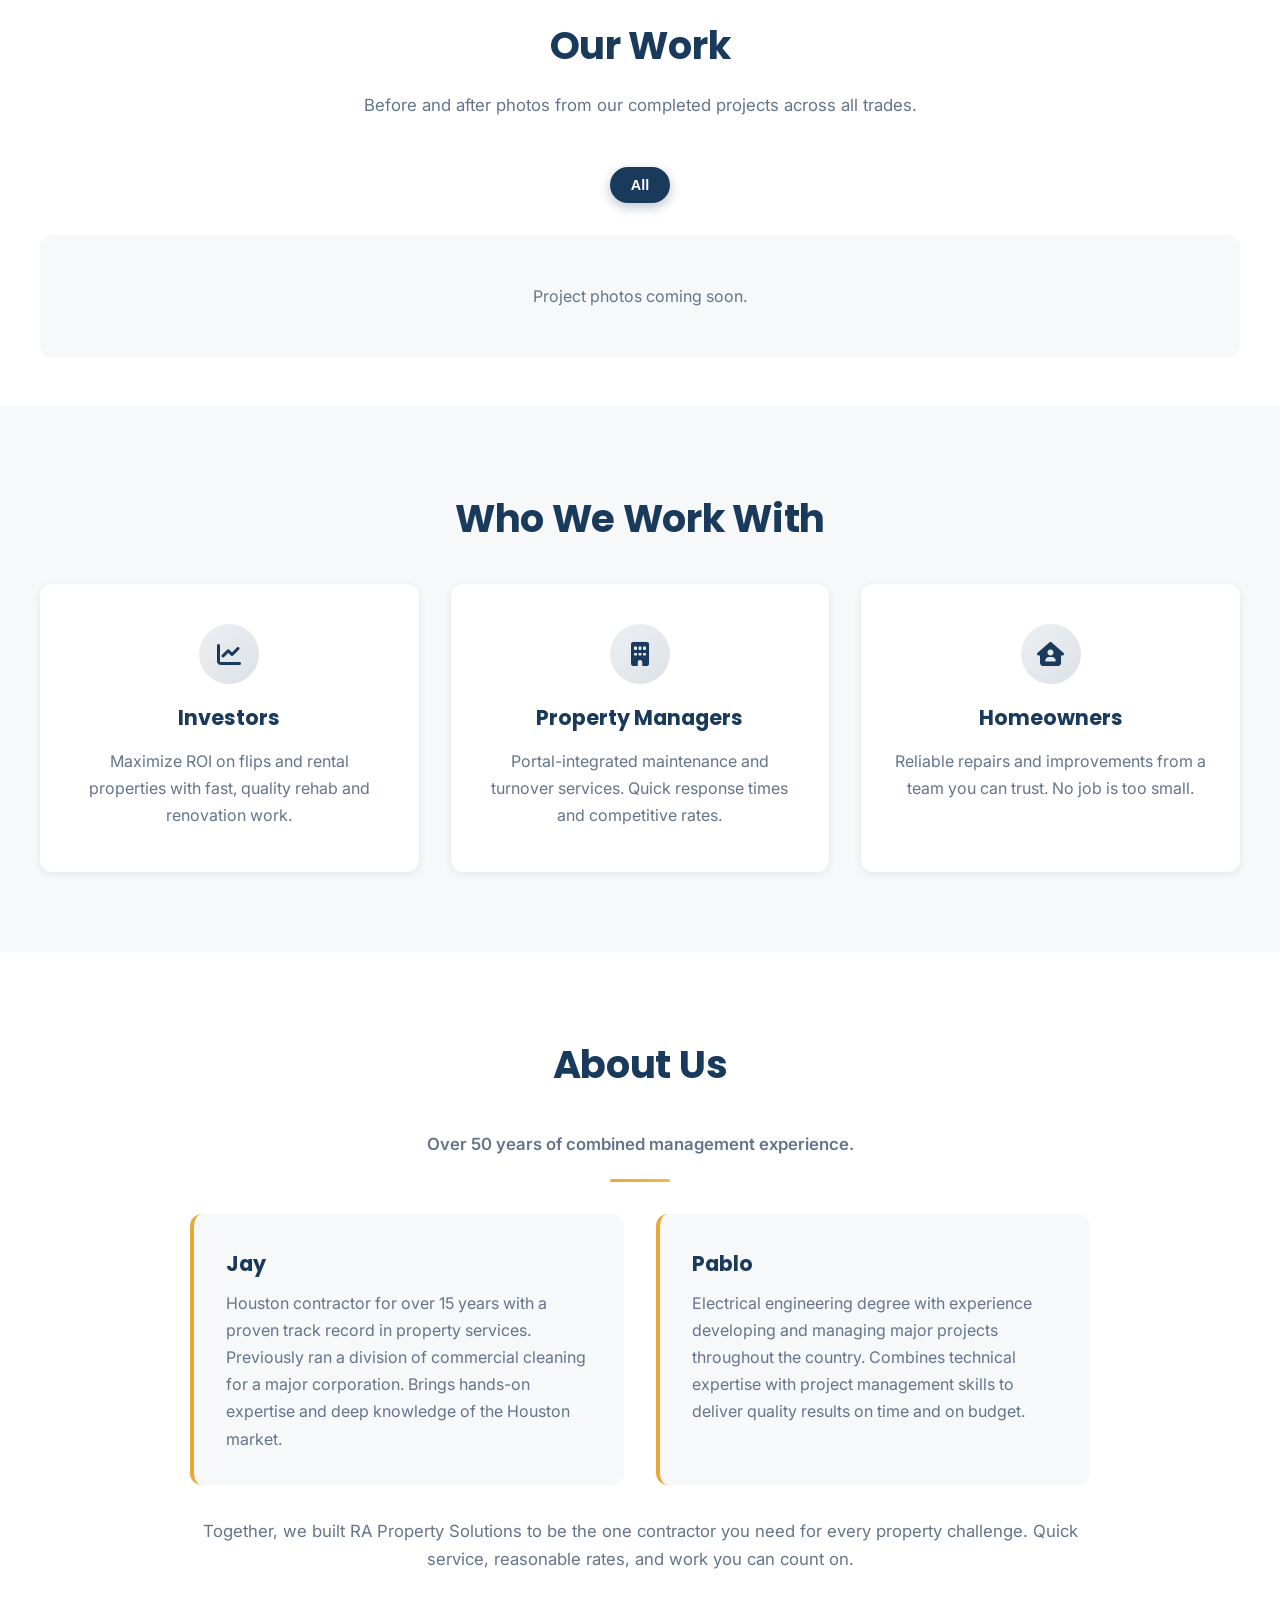
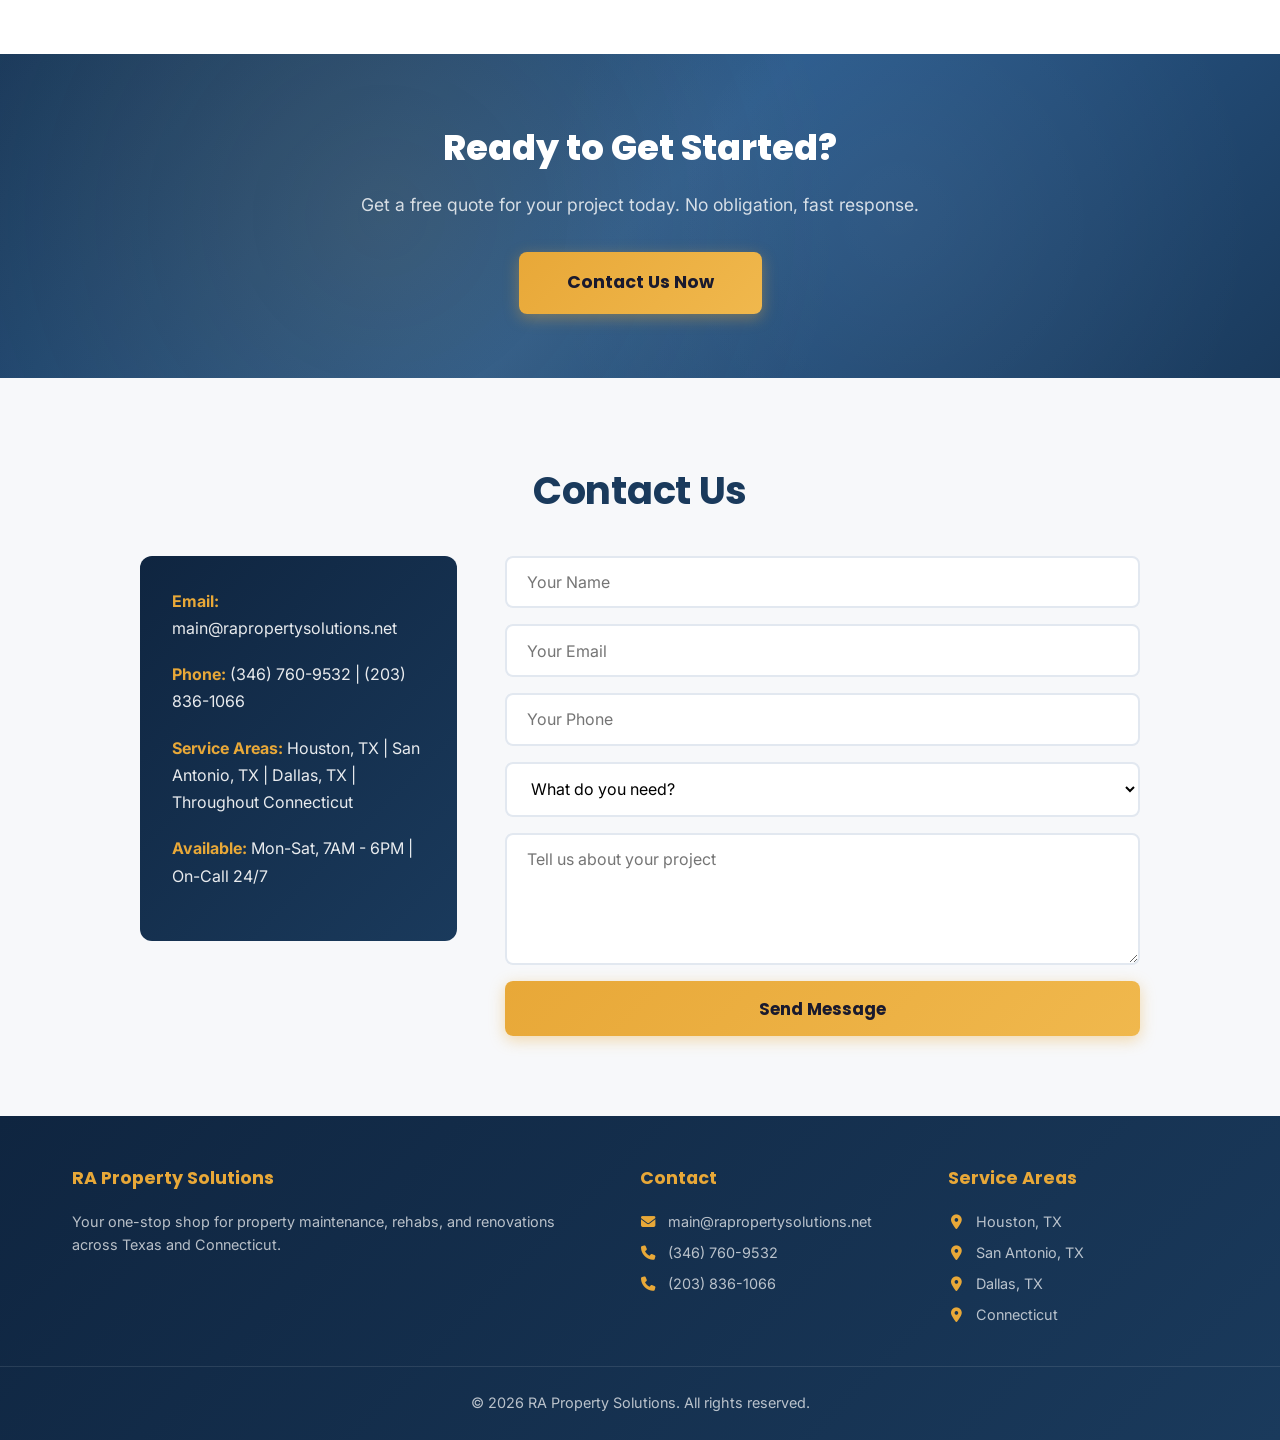
==== commit 19bd8559: "Change stats bar from 'States Served' to 'Markets Served'" ====
--- a/index.html
+++ b/index.html
@@ -47,7 +47,7 @@
         </div>
         <div class="stat fade-in">
             <span class="stat-number">4</span>
-            <span class="stat-label">States Served</span>
+            <span class="stat-label">Markets Served</span>
         </div>
         <div class="stat fade-in">
             <span class="stat-number">24/7</span>
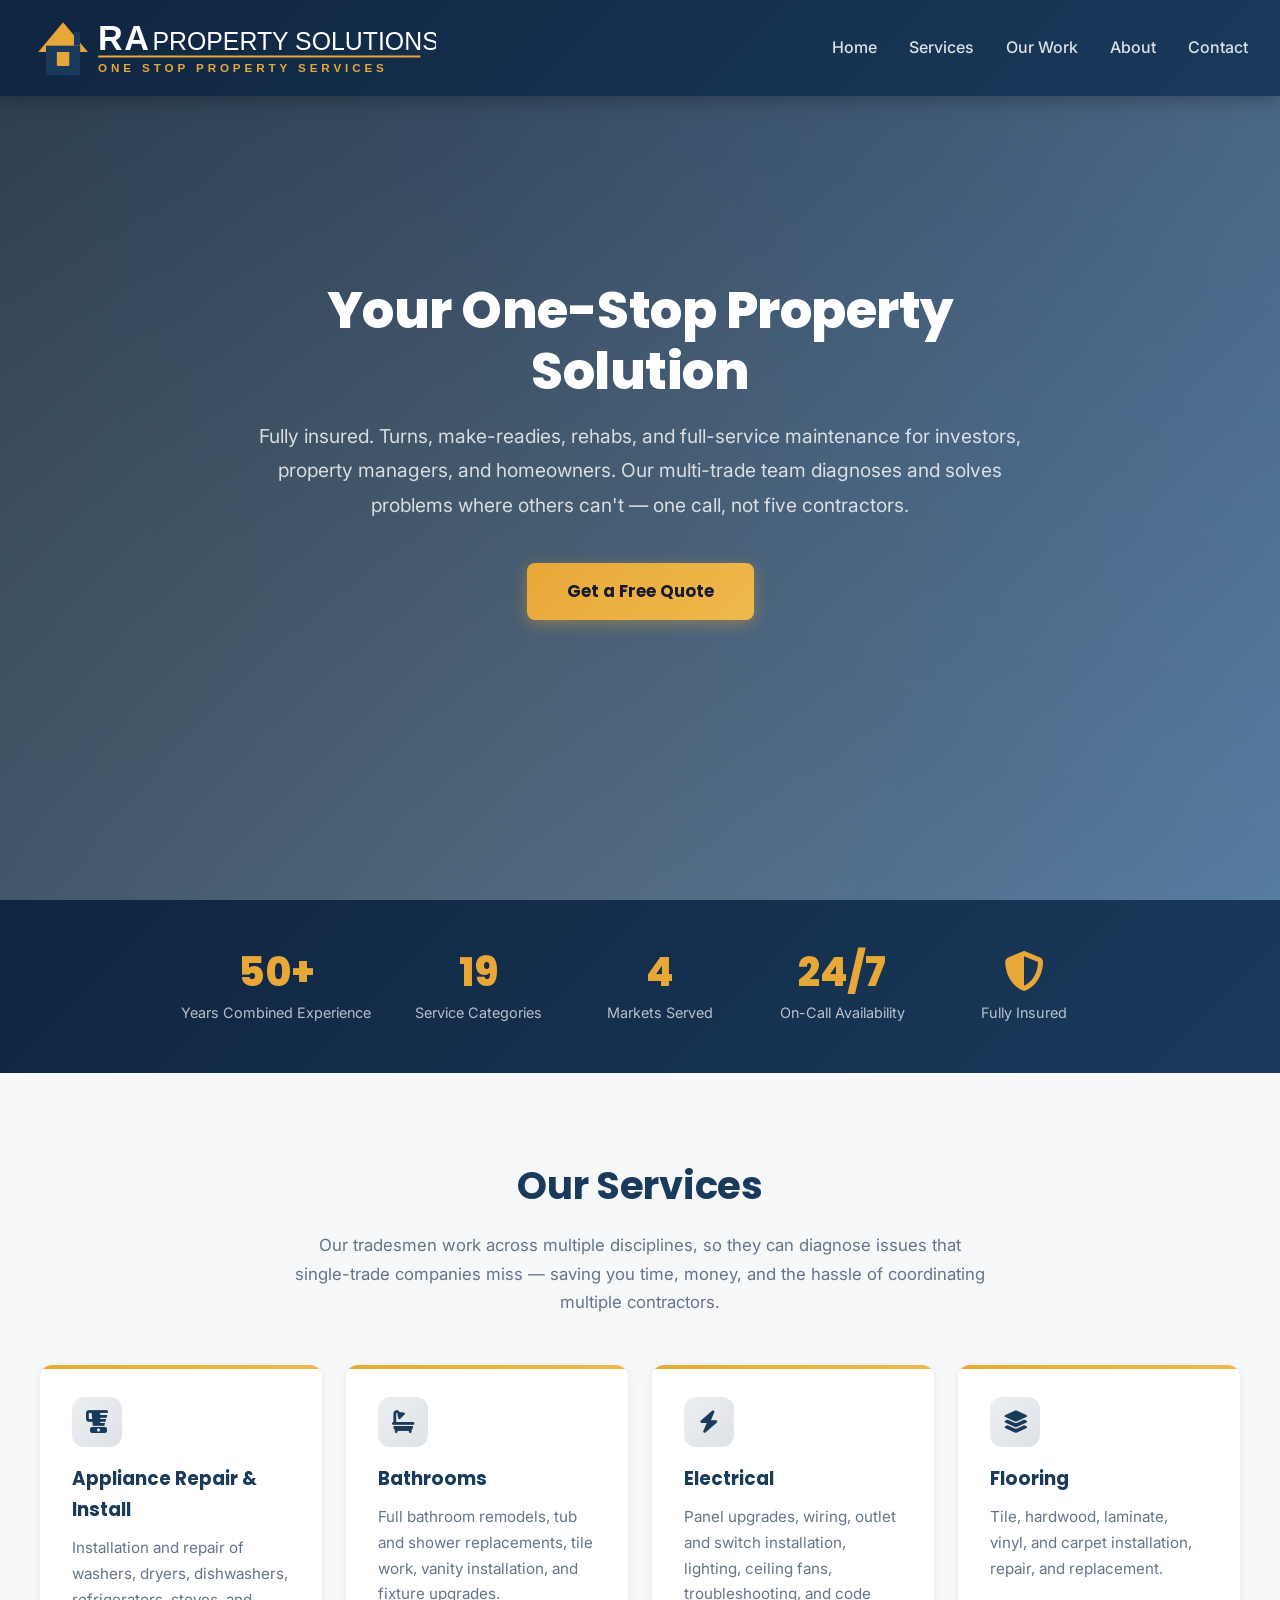
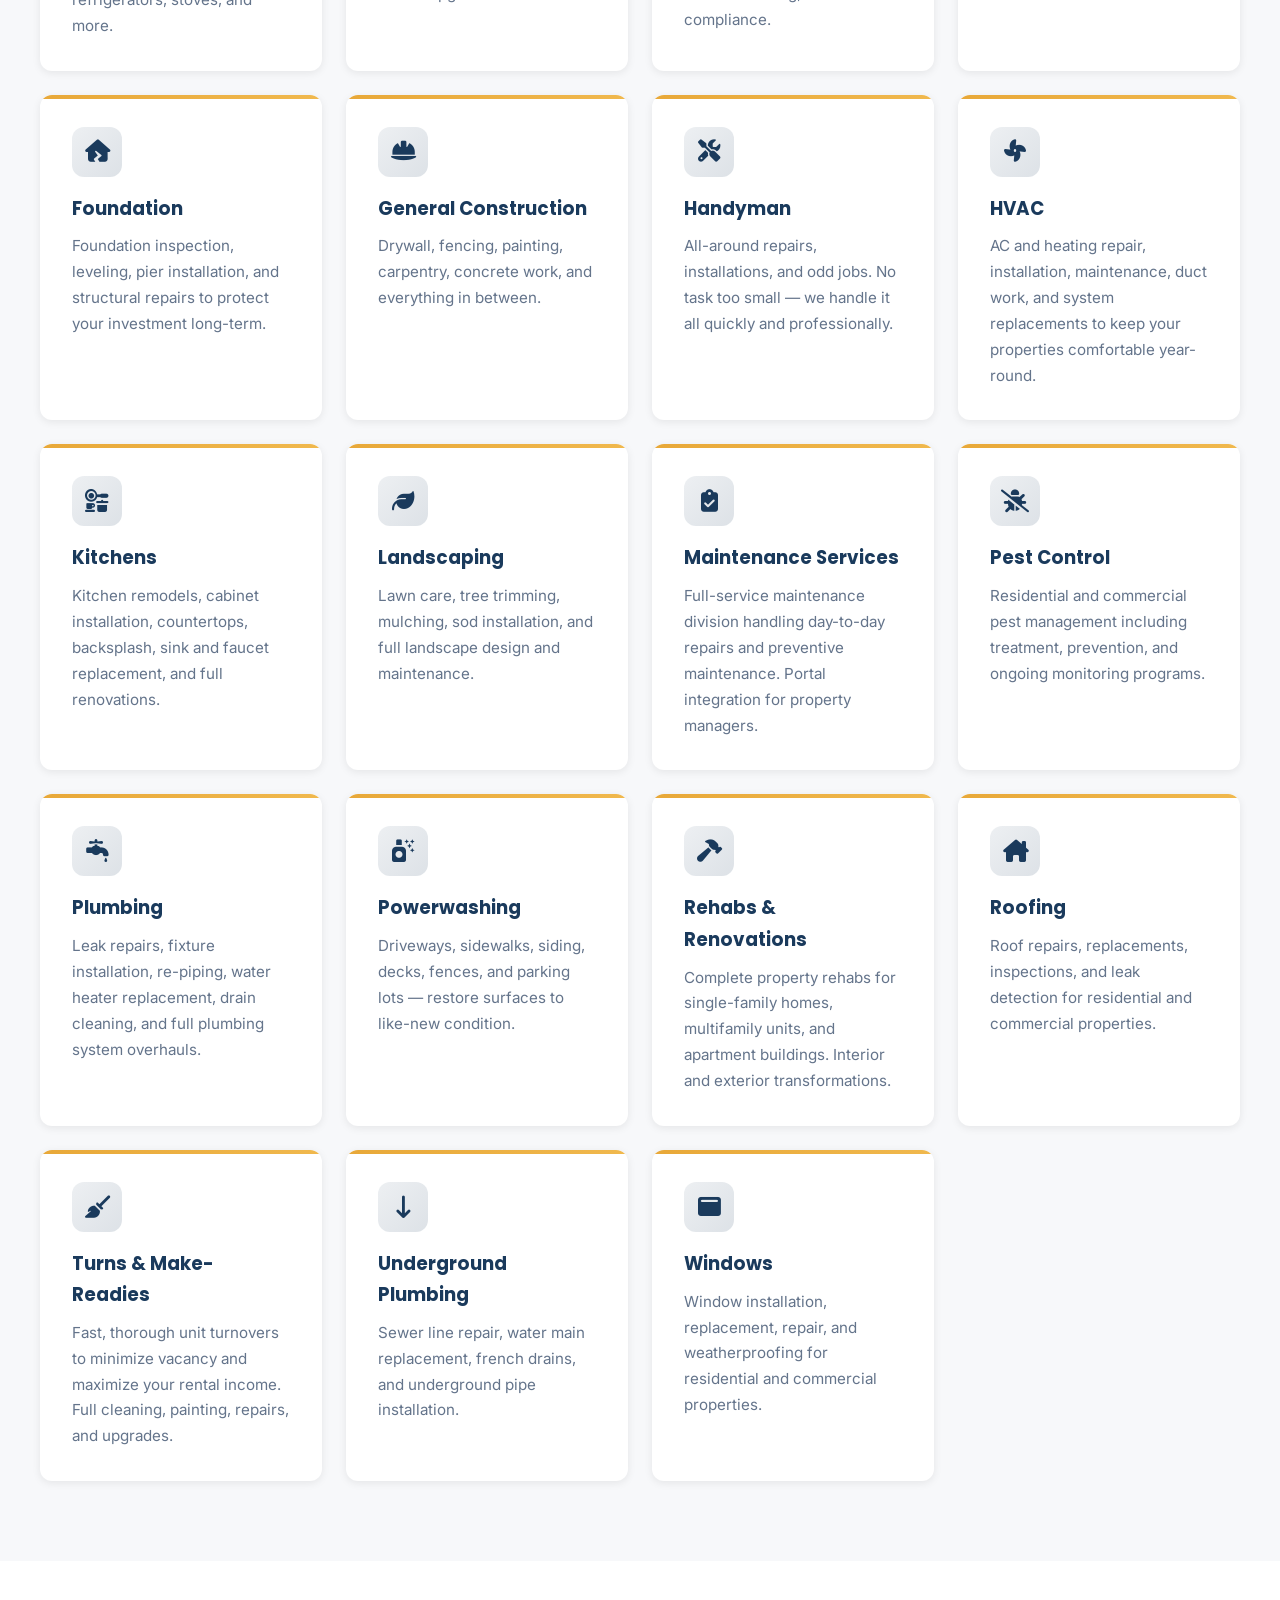
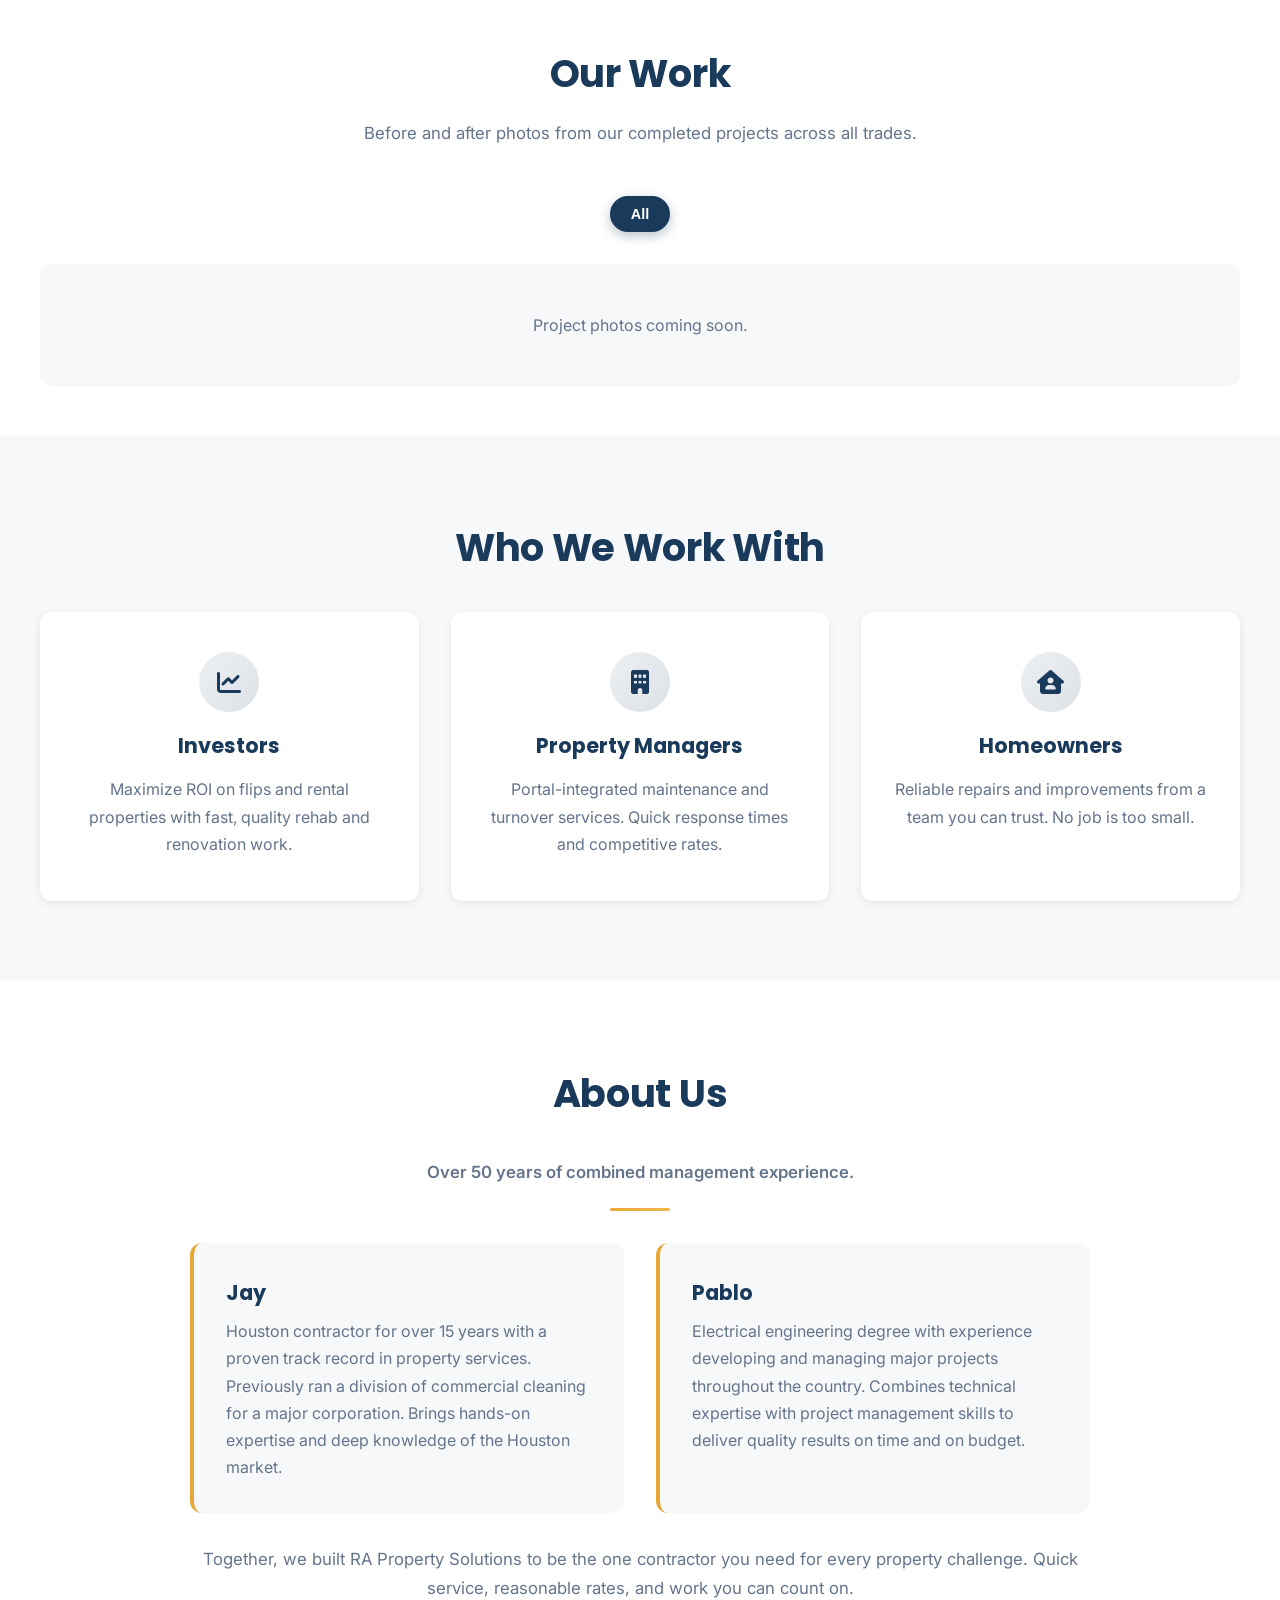
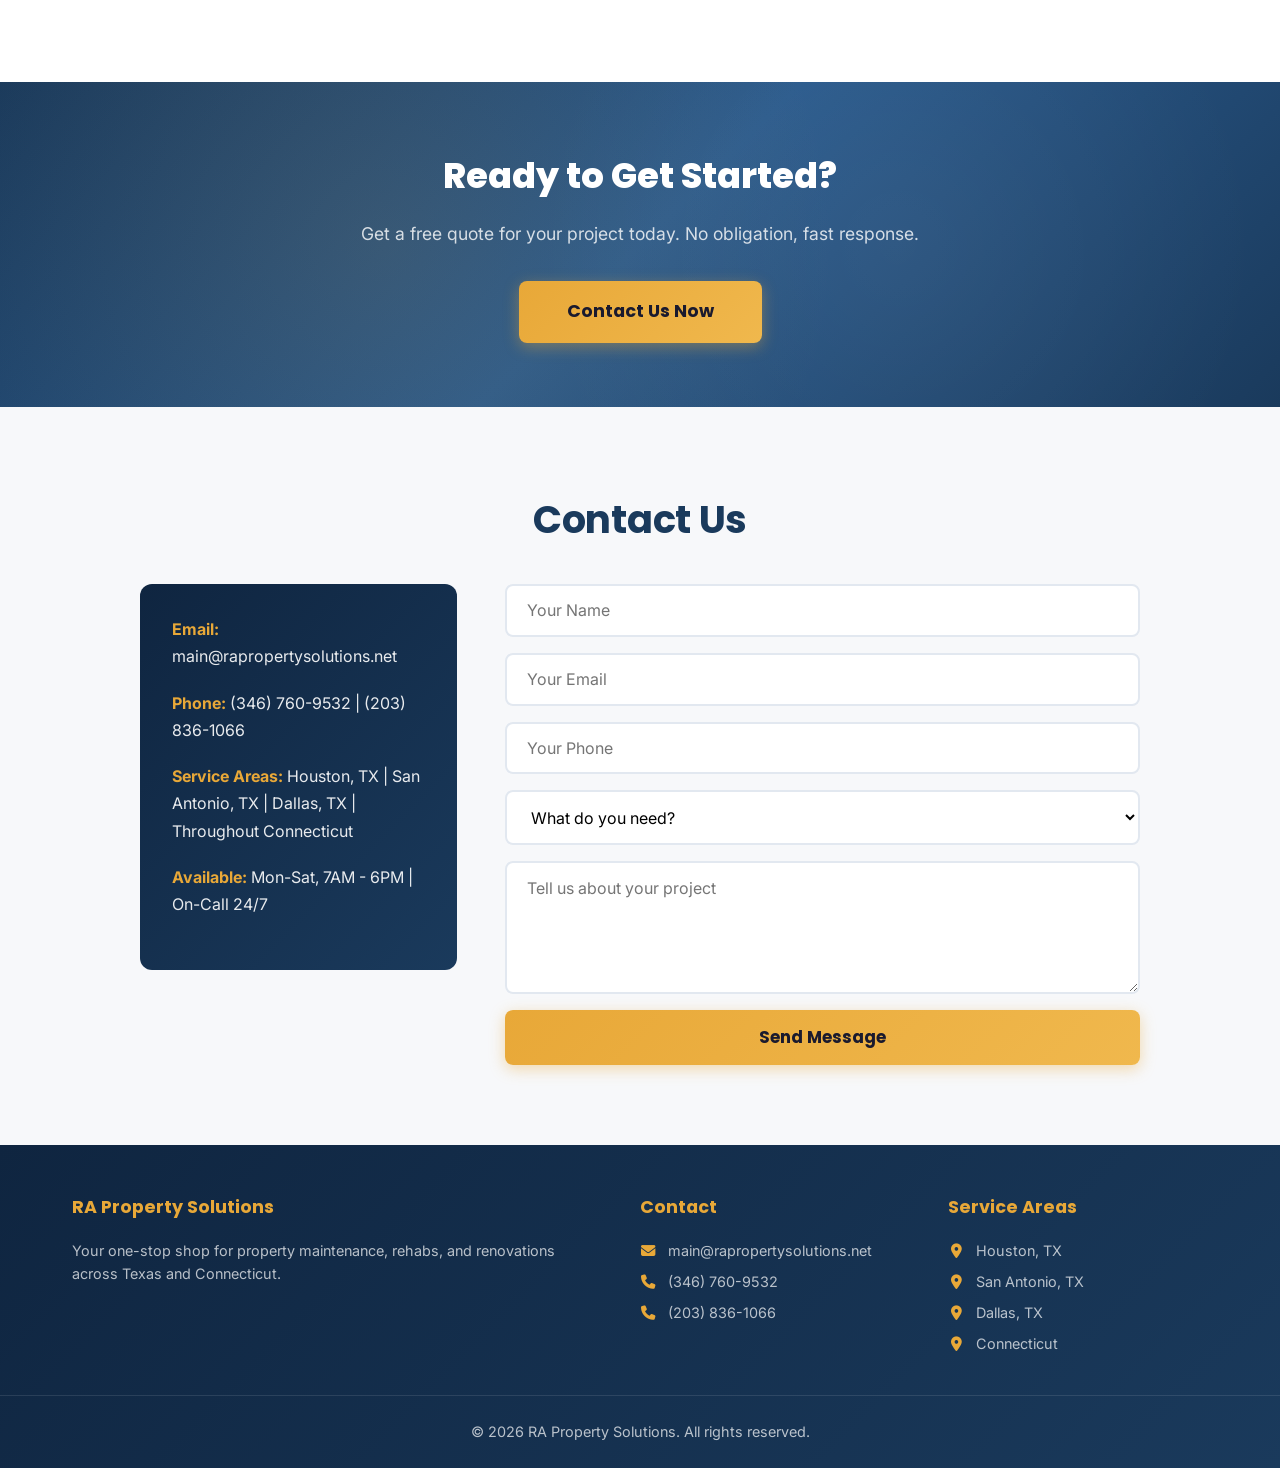
==== commit 0b5b3244: "Add fully insured messaging and multi-trade advantage copy - Hero: added fully insured, multi-trade " ====
--- a/index.html
+++ b/index.html
@@ -31,7 +31,7 @@
     <section id="home" class="hero">
         <div class="hero-content">
             <h1>Your One-Stop Property Solution</h1>
-            <p>Turns, make-readies, rehabs, and full-service maintenance for investors, property managers, and homeowners. Nothing too small or too big.</p>
+            <p>Fully insured. Turns, make-readies, rehabs, and full-service maintenance for investors, property managers, and homeowners. Our multi-trade team diagnoses and solves problems where others can't — one call, not five contractors.</p>
             <a href="#contact" class="btn">Get a Free Quote</a>
         </div>
     </section>
@@ -53,11 +53,15 @@
             <span class="stat-number">24/7</span>
             <span class="stat-label">On-Call Availability</span>
         </div>
+        <div class="stat fade-in">
+            <span class="stat-number"><i class="fas fa-shield-halved"></i></span>
+            <span class="stat-label">Fully Insured</span>
+        </div>
     </div>
 
     <section id="services" class="services">
         <h2 class="fade-in">Our Services</h2>
-        <p class="section-subtitle fade-in">A true one-stop shop — we handle every trade so you don't have to call multiple contractors.</p>
+        <p class="section-subtitle fade-in">Our tradesmen work across multiple disciplines, so they can diagnose issues that single-trade companies miss — saving you time, money, and the hassle of coordinating multiple contractors.</p>
         <div class="services-grid stagger-children">
             <div class="service-card fade-in">
                 <div class="service-icon"><i class="fas fa-blender"></i></div>
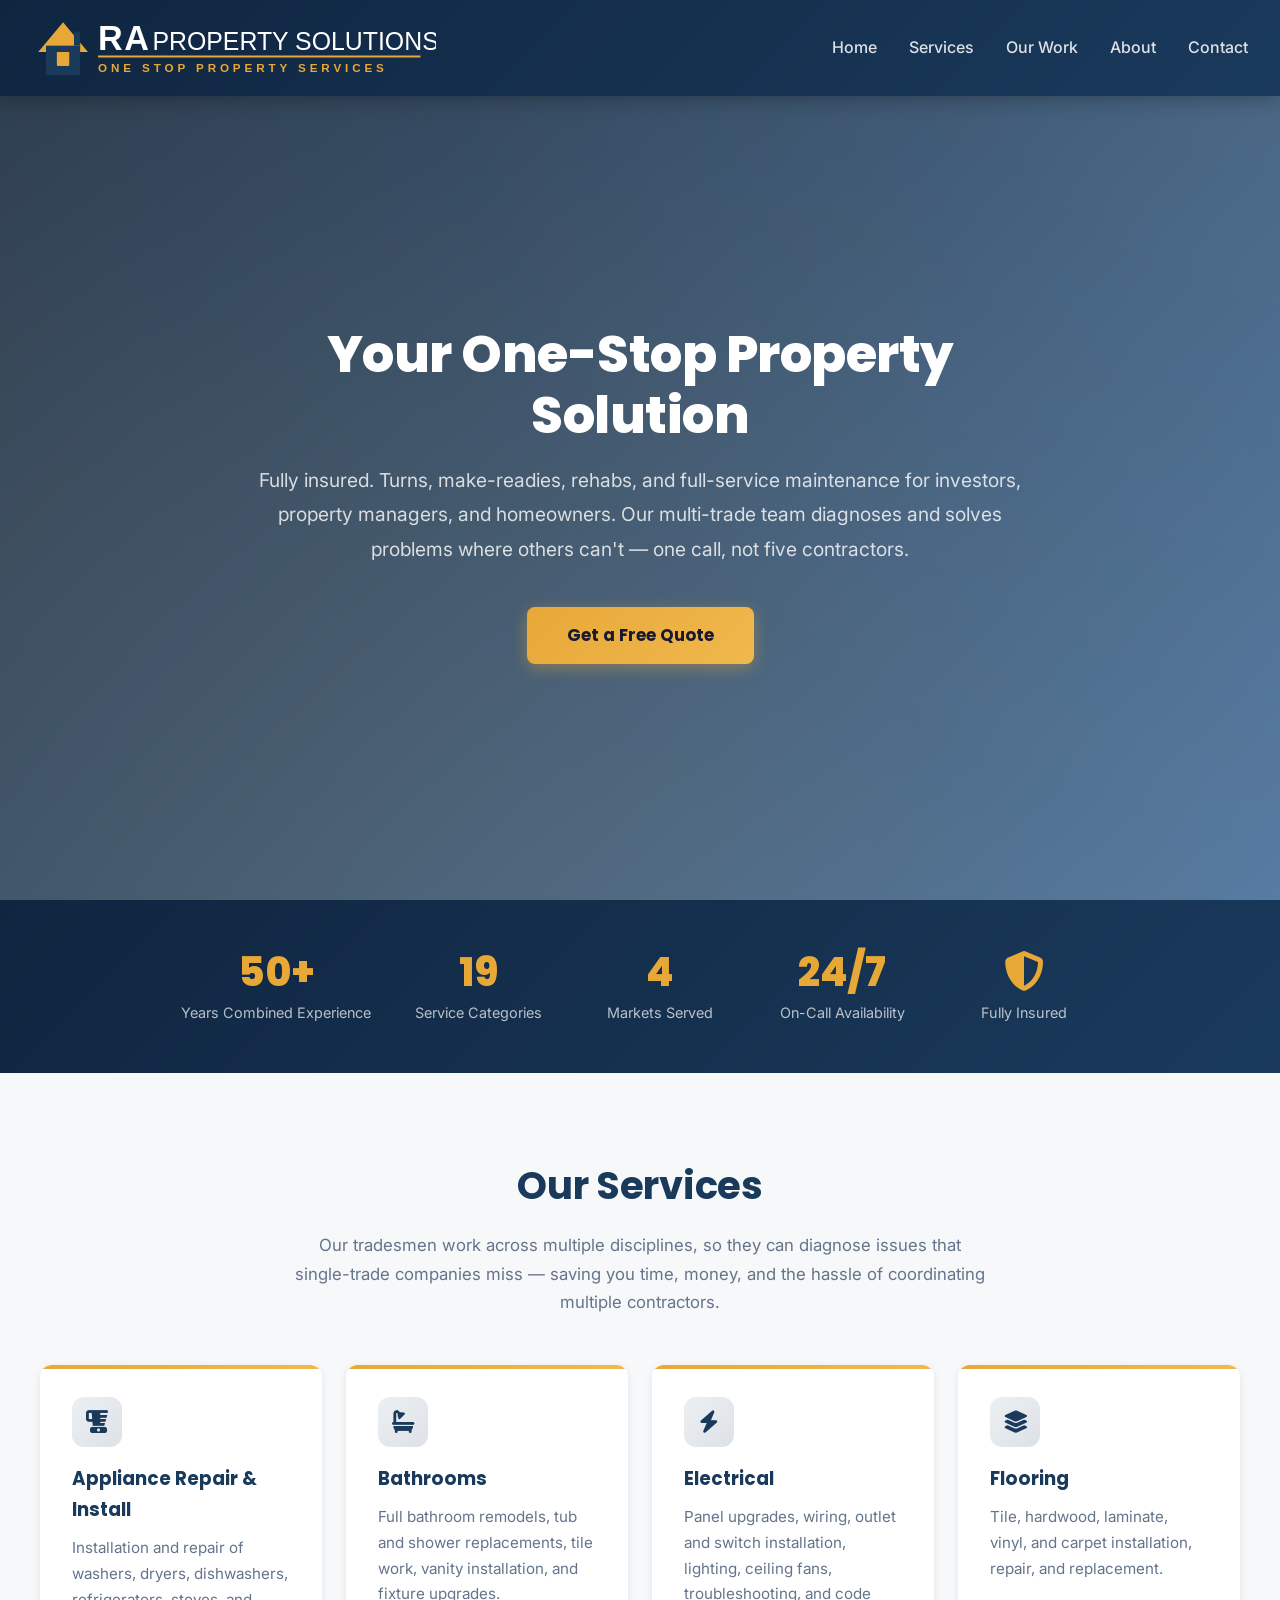
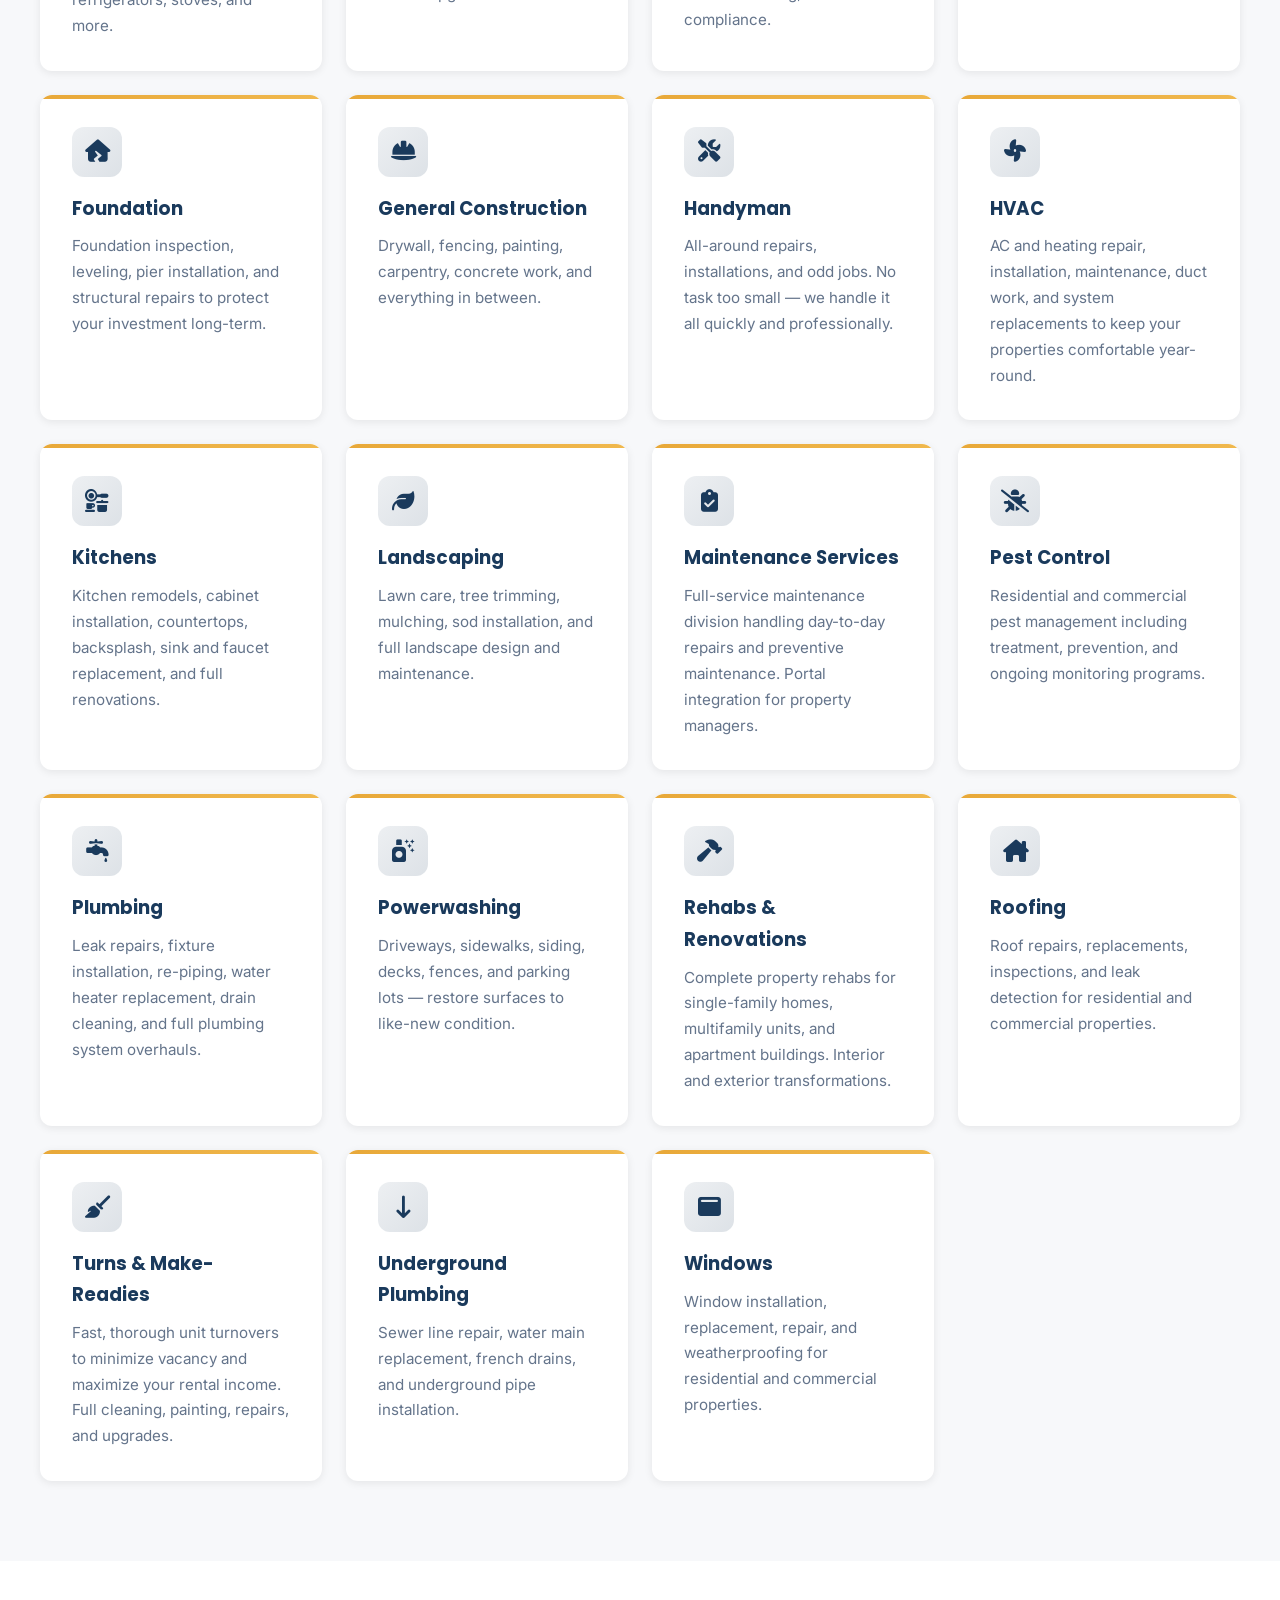
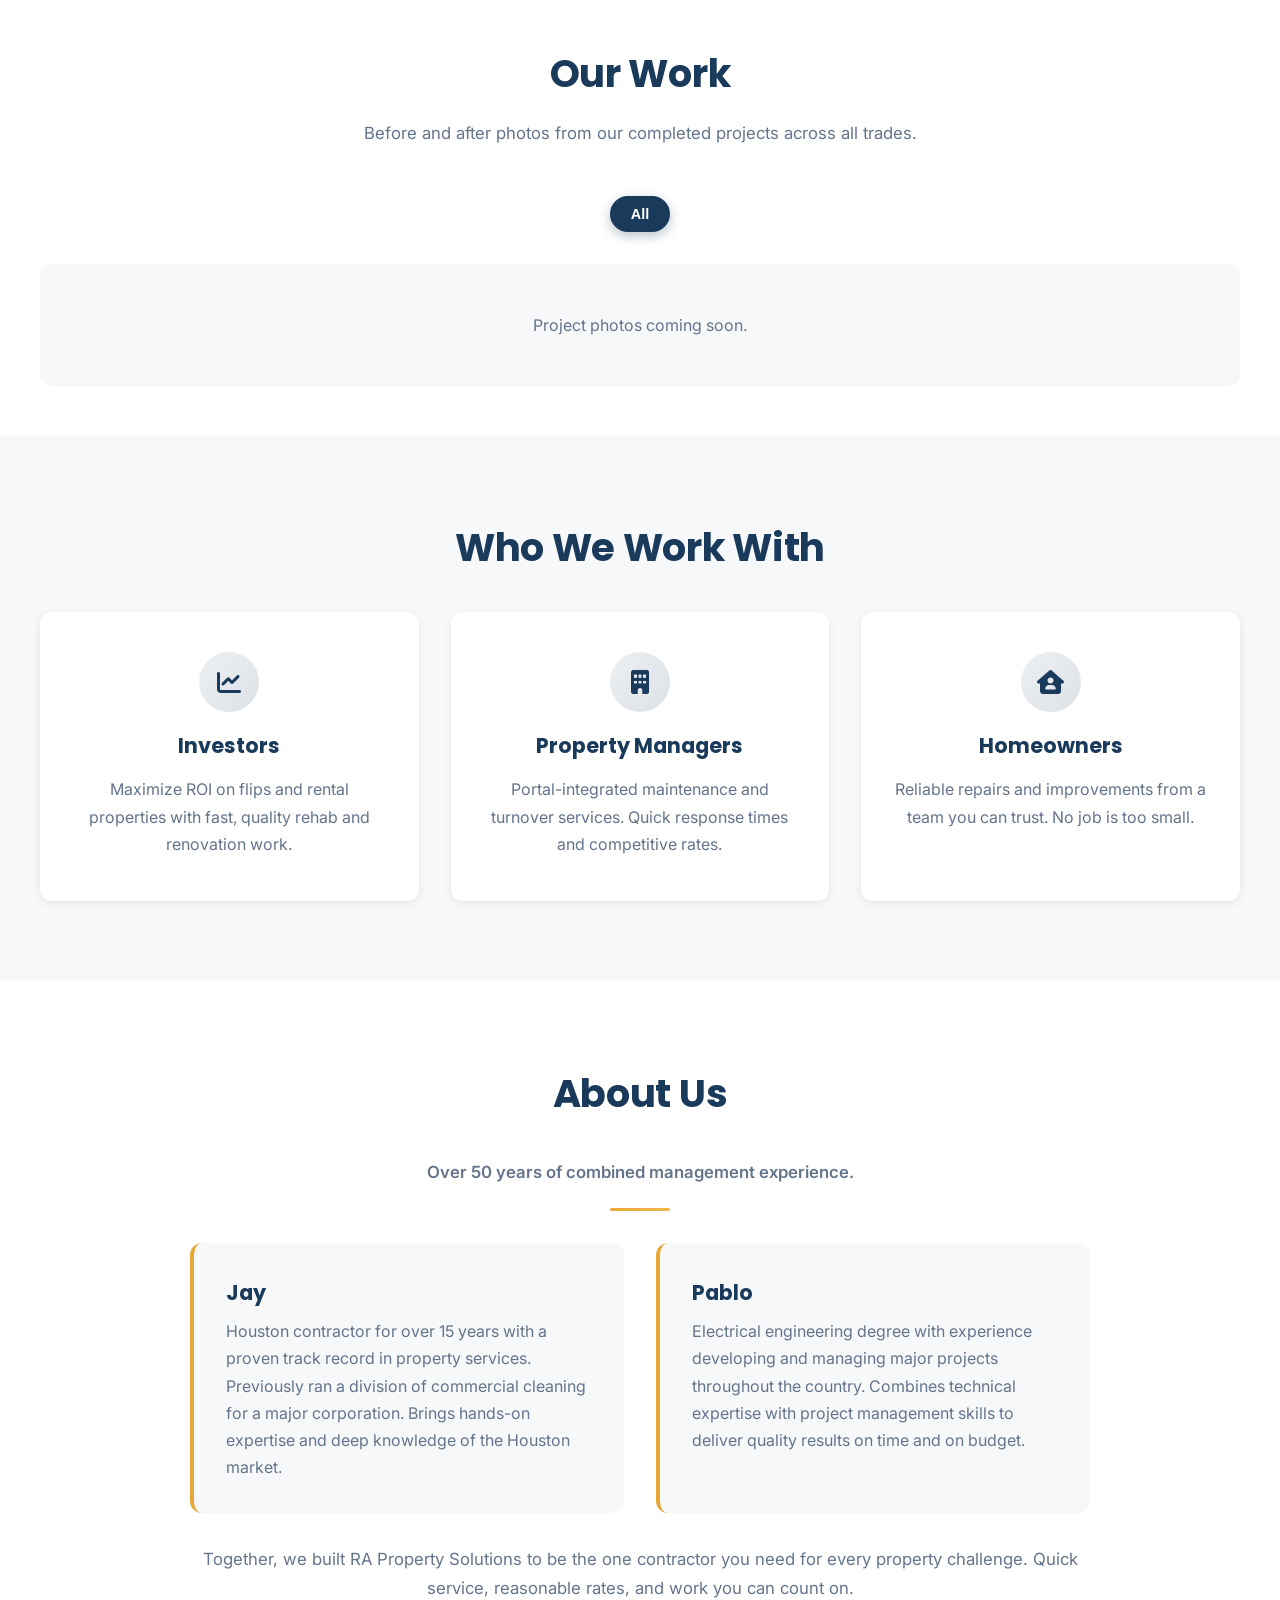
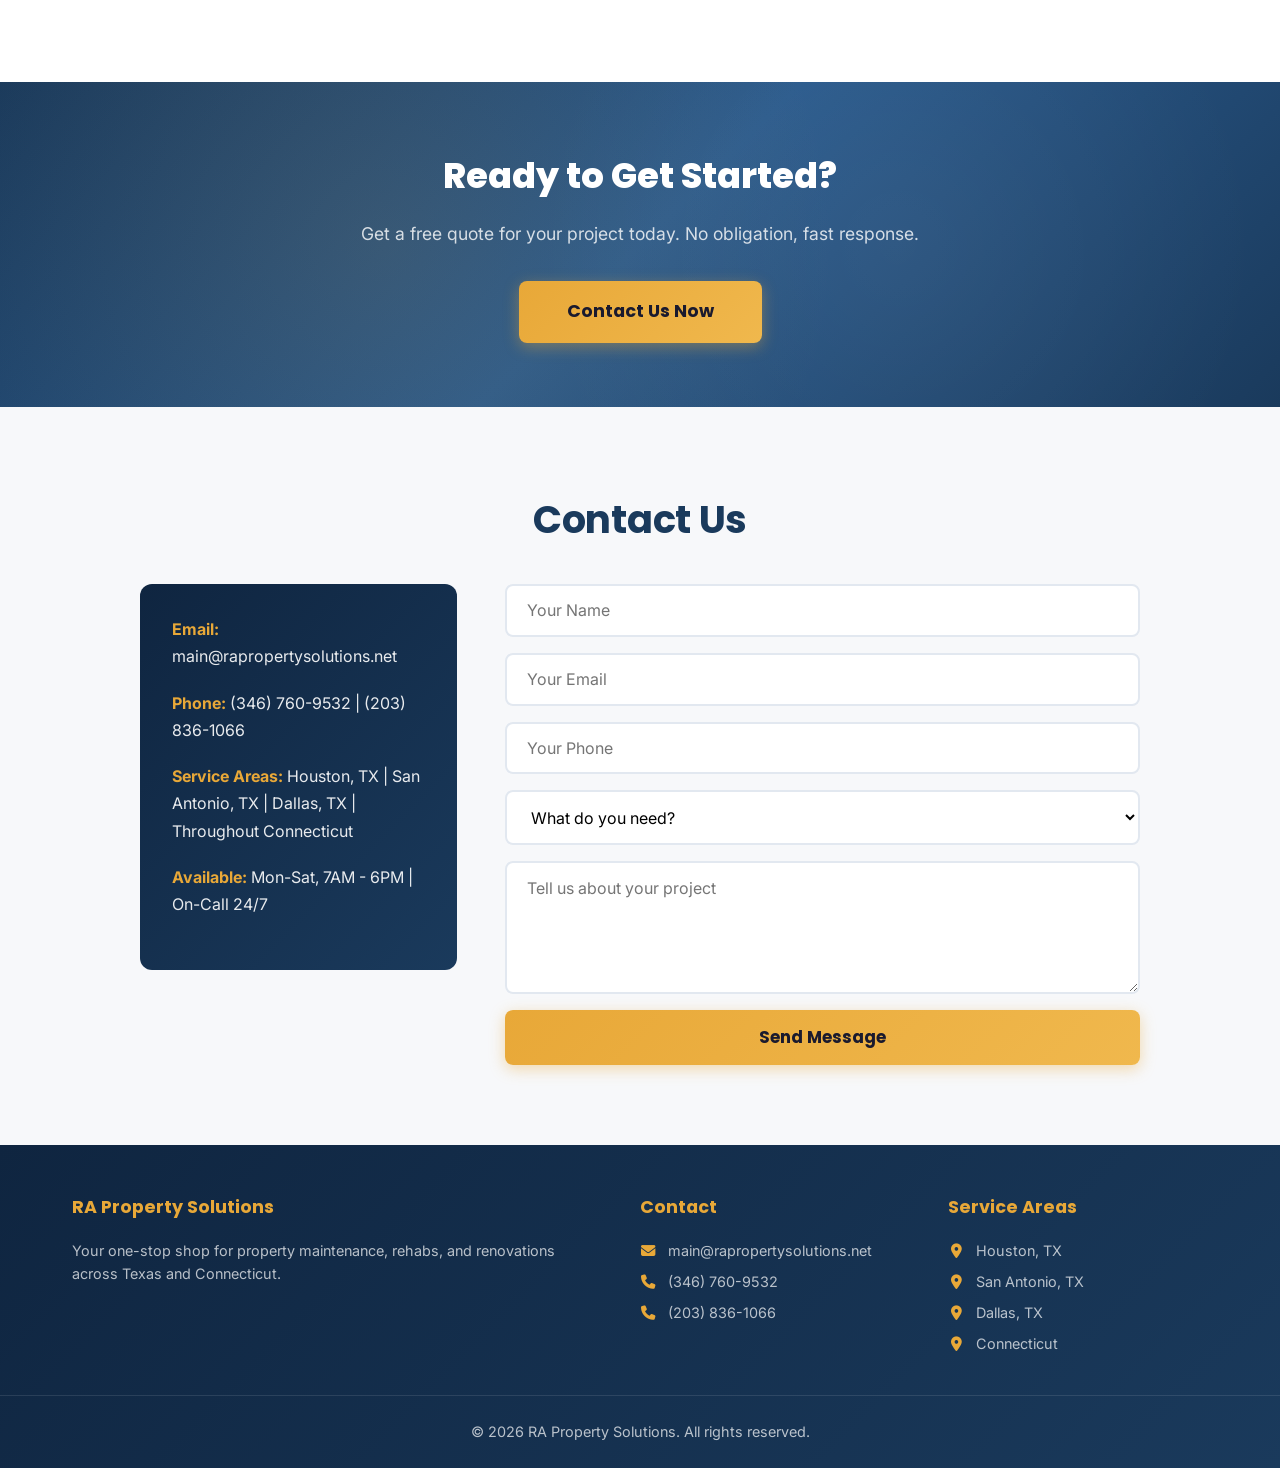
==== commit 3060084a: "Fix hero h1 being clipped by fixed header Add top padding to the hero so the vertically-centered con" ====
--- a/index.html
+++ b/index.html
@@ -7,7 +7,7 @@
     <meta name="description" content="Turns, make-readies, rehabs, and full maintenance services for SFR, multifamily, and apartment buildings. Serving Houston, San Antonio, Dallas, and Connecticut. Over 50 years combined experience.">
     <link rel="icon" href="images/favicon.svg" type="image/svg+xml">
     <link rel="stylesheet" href="https://cdnjs.cloudflare.com/ajax/libs/font-awesome/6.5.1/css/all.min.css">
-    <link rel="stylesheet" href="css/style.css?v=7">
+    <link rel="stylesheet" href="css/style.css?v=8">
 </head>
 <body>
     <header>
--- a/css/style.css
+++ b/css/style.css
@@ -175,7 +175,7 @@
     align-items: center;
     justify-content: center;
     text-align: center;
-    padding: 2rem;
+    padding: 120px 2rem 2rem;
     position: relative;
     overflow: hidden;
 }
@@ -1040,6 +1040,10 @@
         display: none;
     }
 
+    .hero {
+        padding: 80px 1.5rem 2rem;
+    }
+
     .hero-content h1 {
         font-size: 2rem;
     }
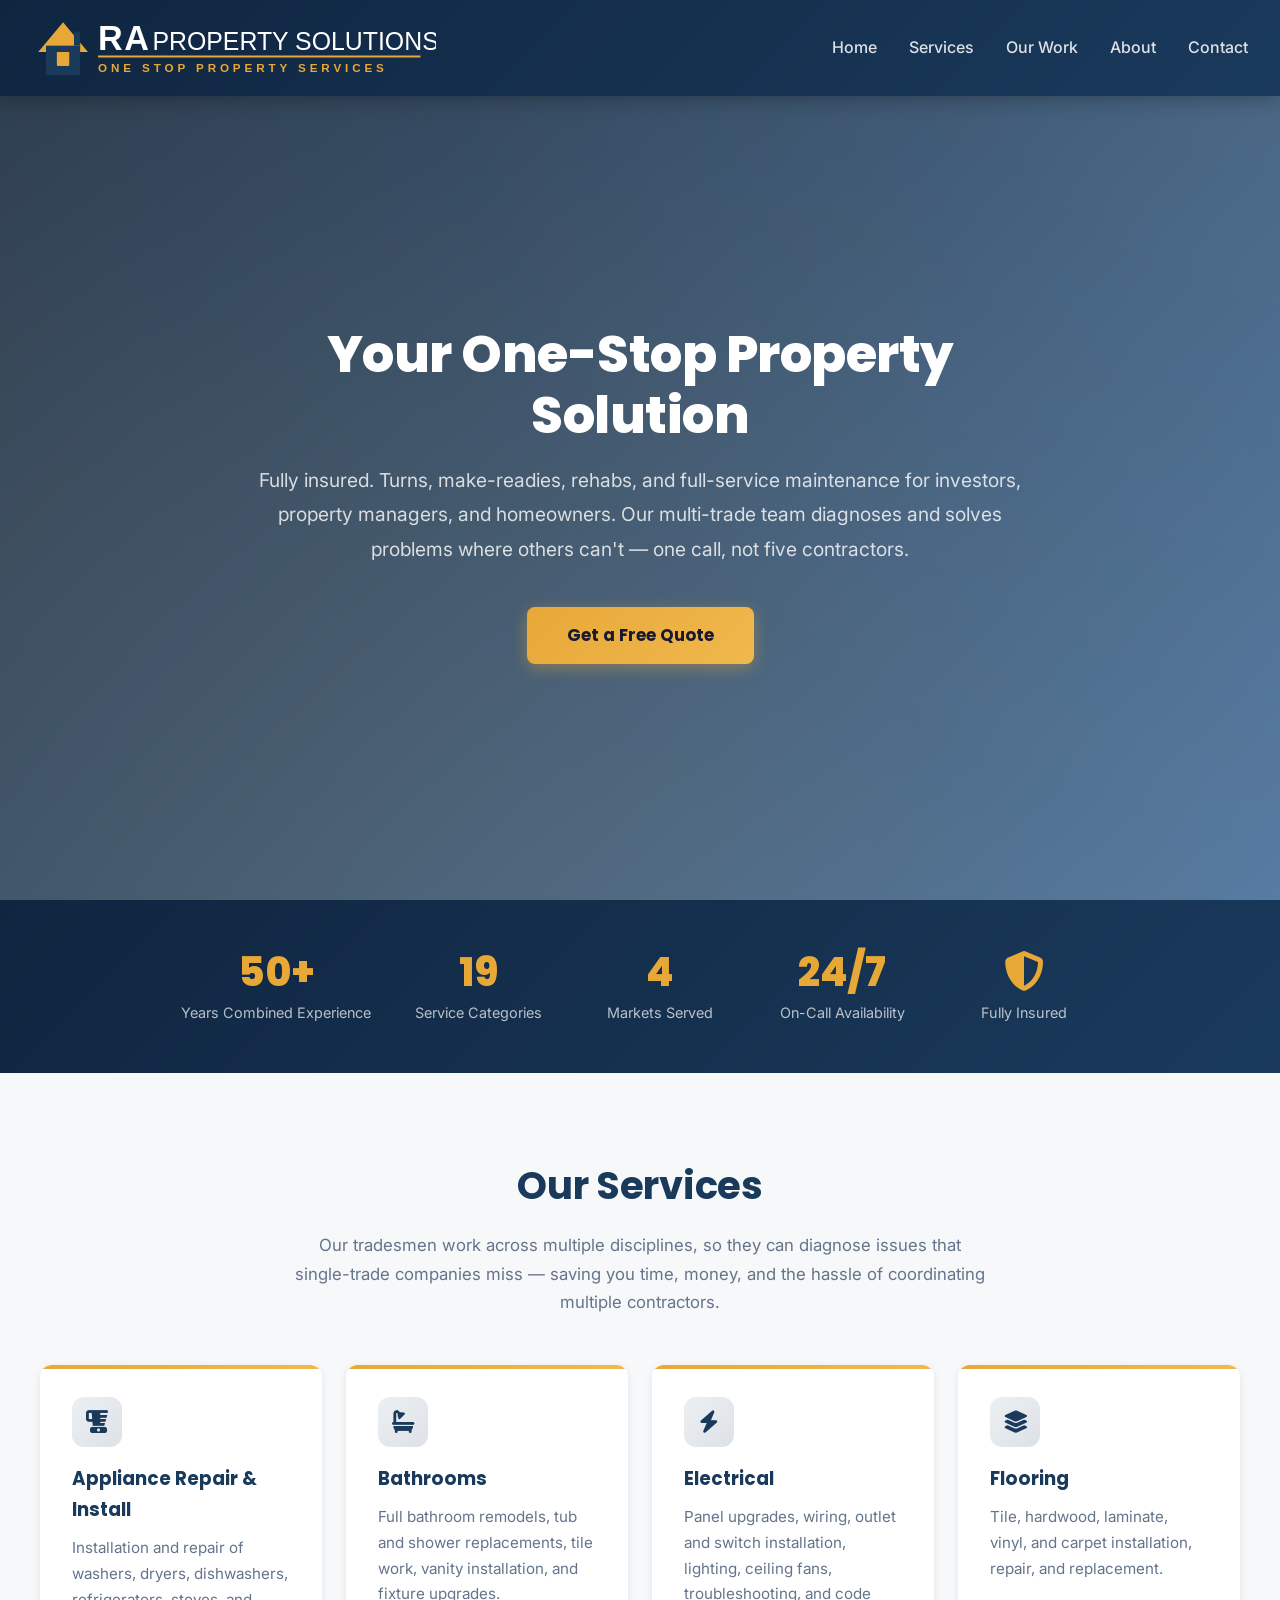
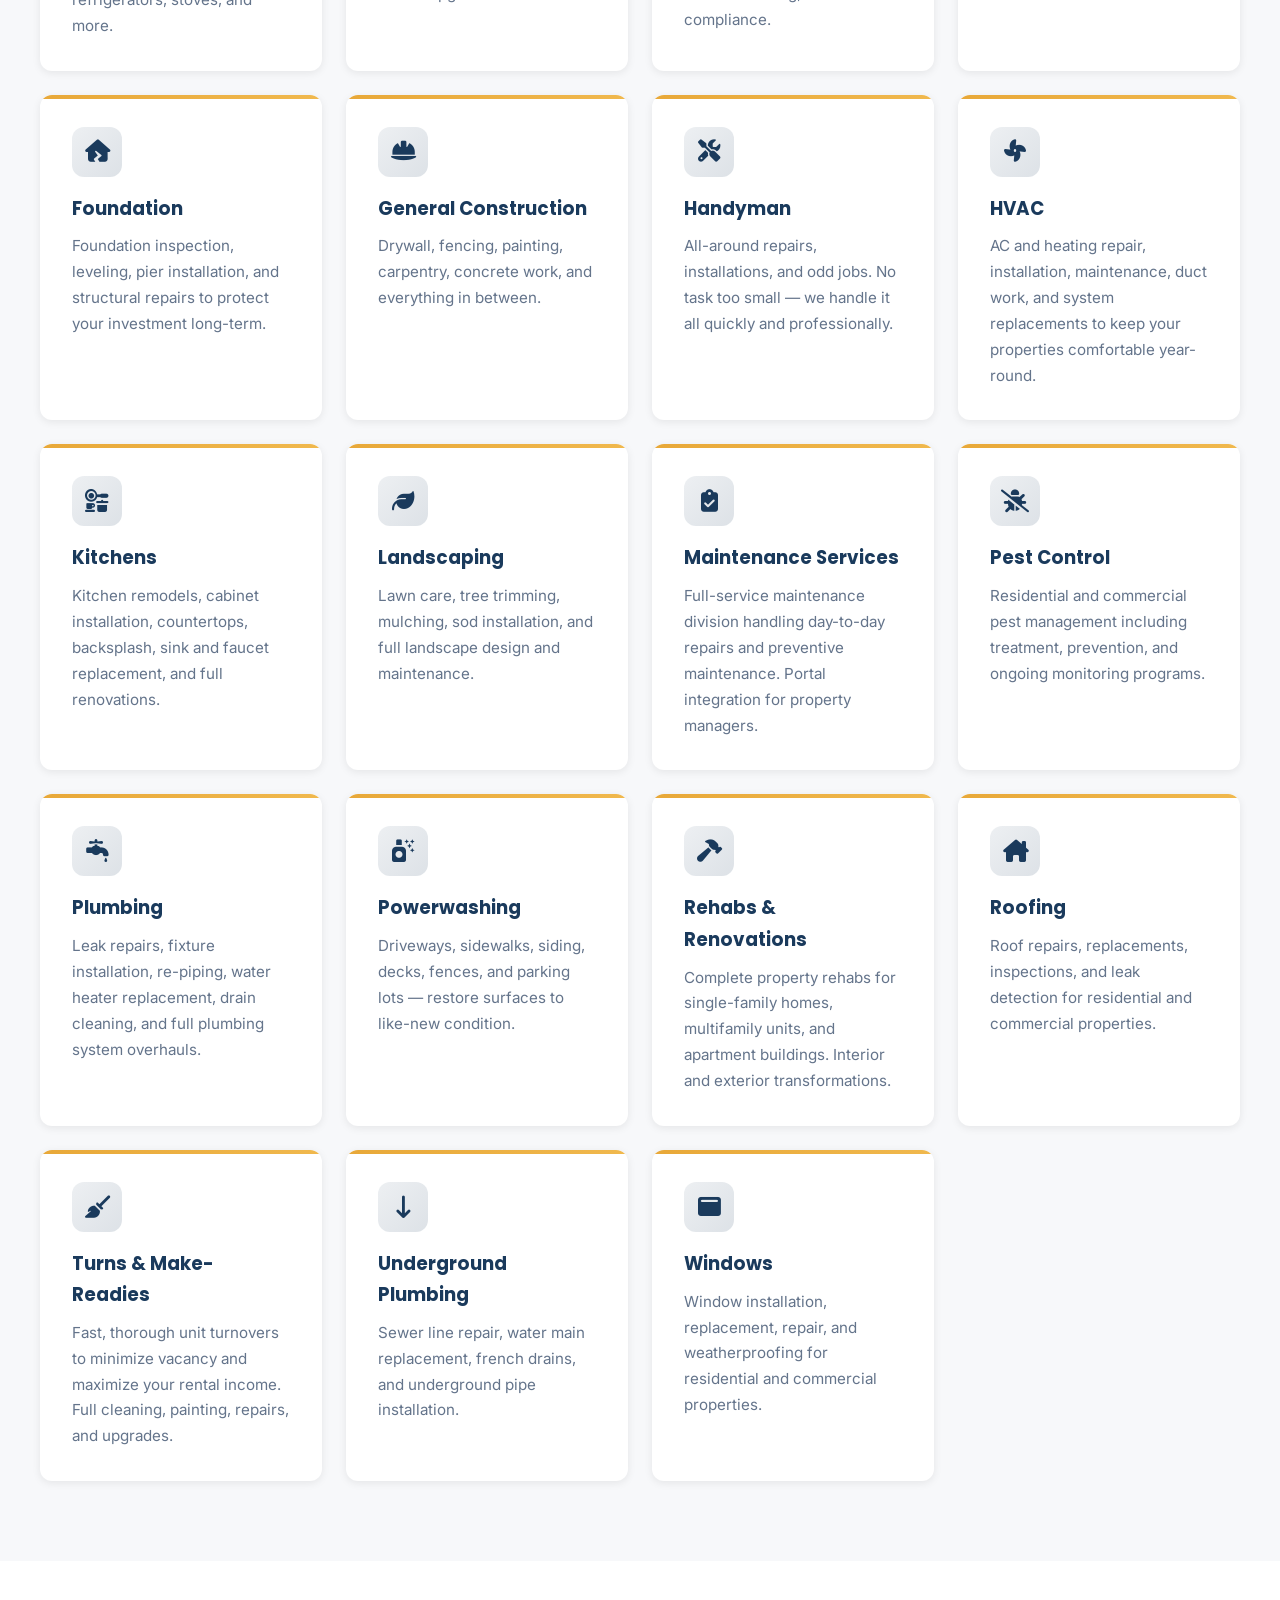
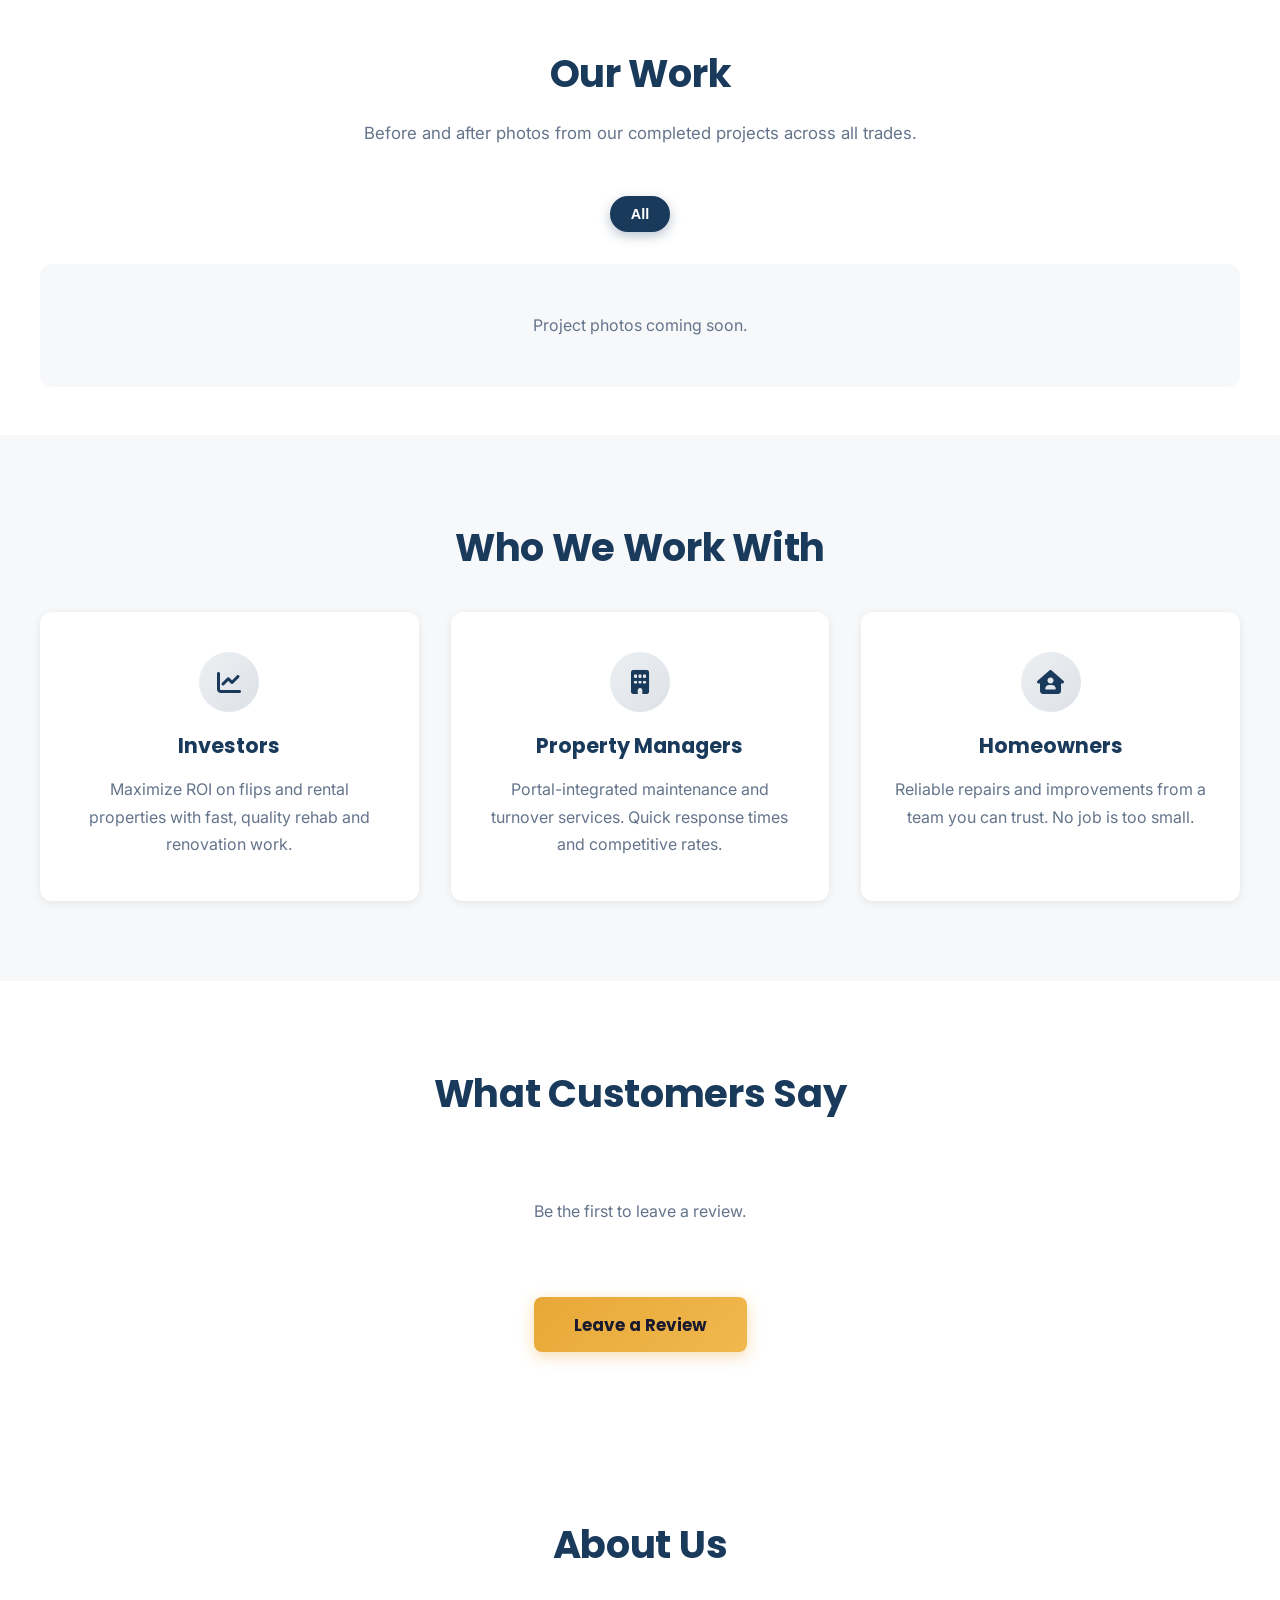
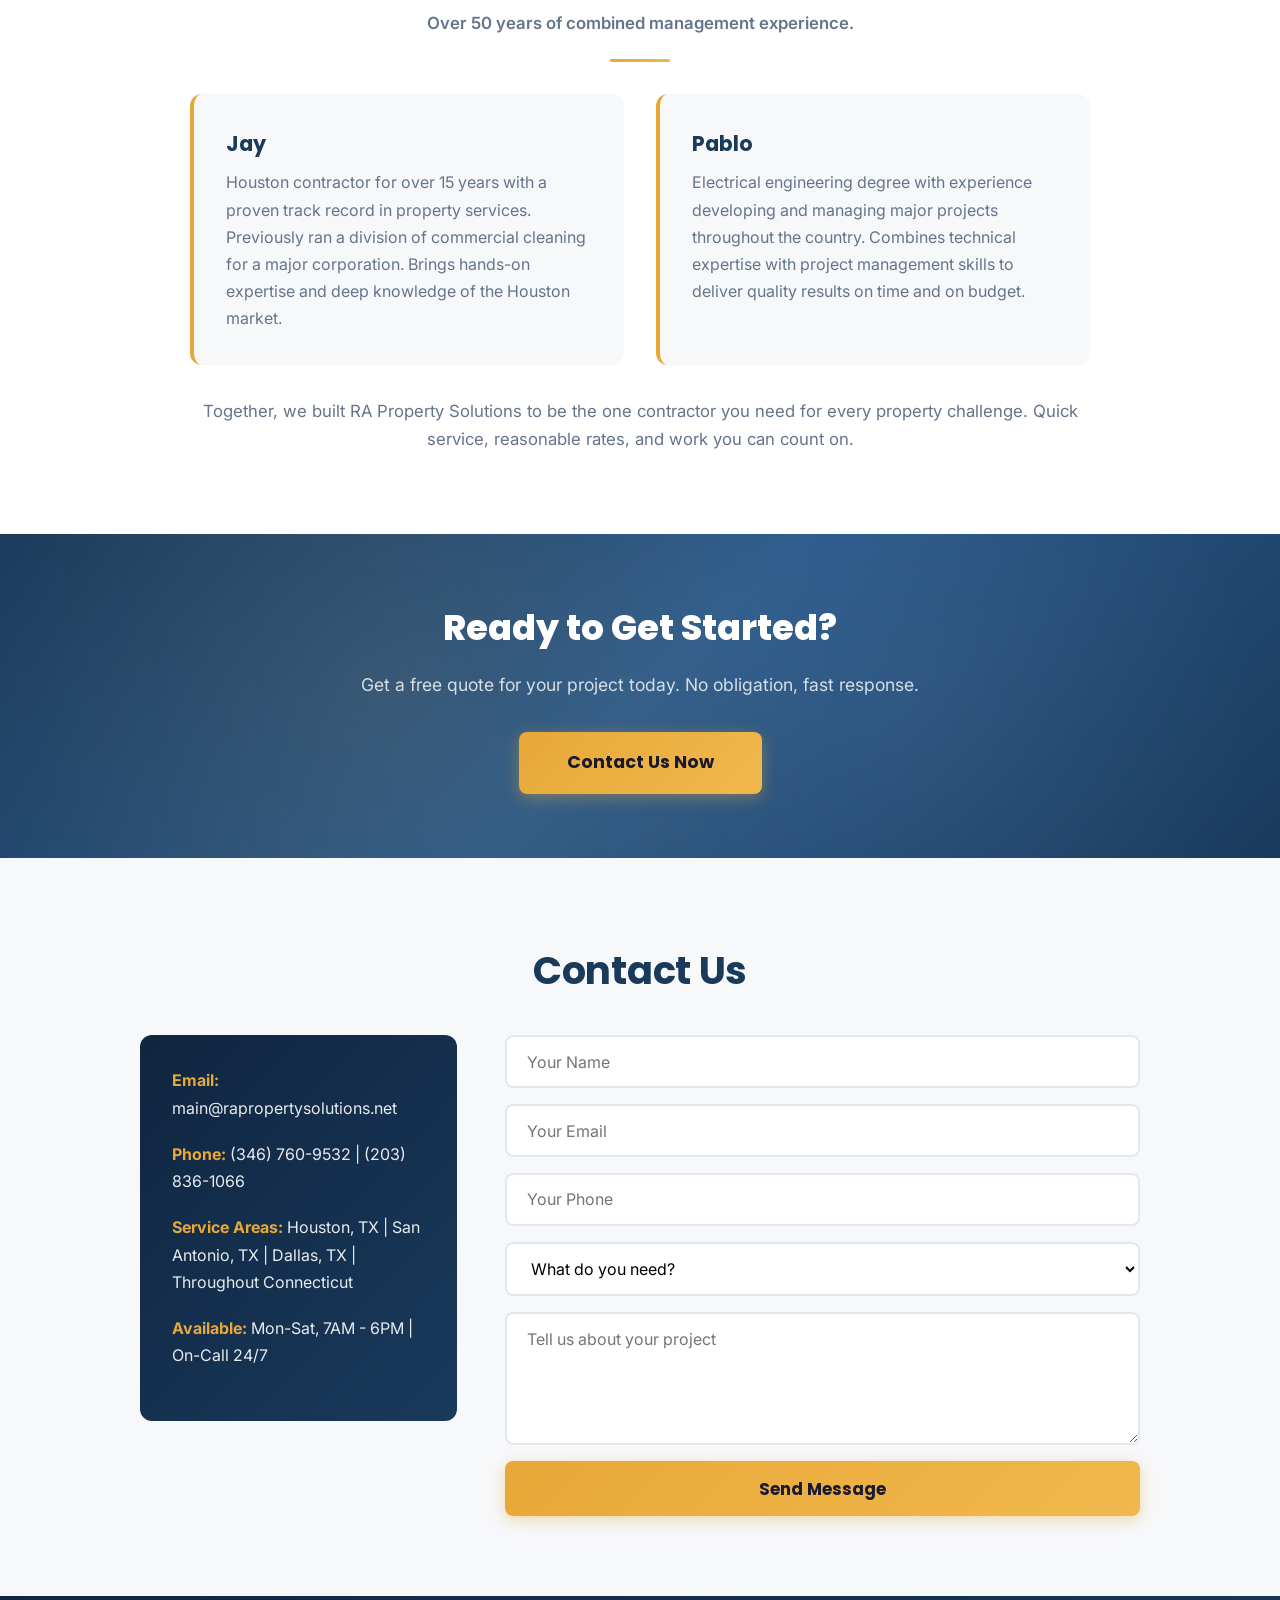
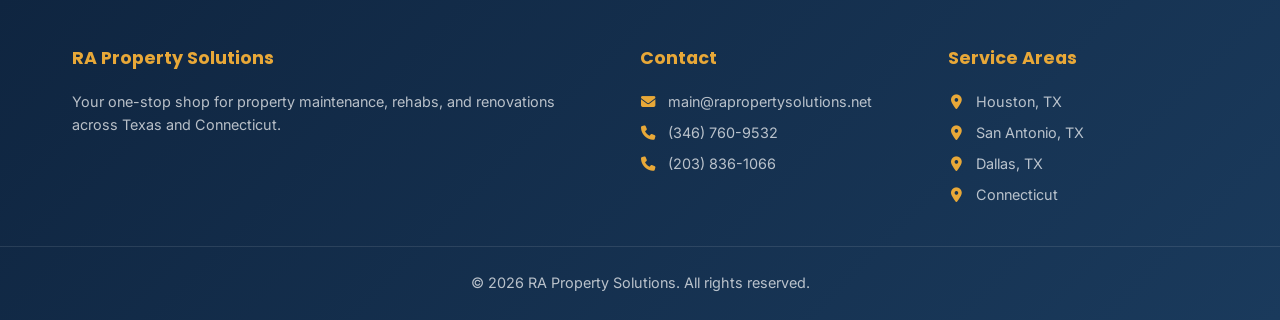
==== commit d7580c85: "Add self-hosted testimonial system and fix gallery + auth issues - Worker: new endpoints for submitt" ====
--- a/index.html
+++ b/index.html
@@ -7,7 +7,7 @@
     <meta name="description" content="Turns, make-readies, rehabs, and full maintenance services for SFR, multifamily, and apartment buildings. Serving Houston, San Antonio, Dallas, and Connecticut. Over 50 years combined experience.">
     <link rel="icon" href="images/favicon.svg" type="image/svg+xml">
     <link rel="stylesheet" href="https://cdnjs.cloudflare.com/ajax/libs/font-awesome/6.5.1/css/all.min.css">
-    <link rel="stylesheet" href="css/style.css?v=8">
+    <link rel="stylesheet" href="css/style.css?v=11">
 </head>
 <body>
     <header>
@@ -173,7 +173,7 @@
         <div class="gallery-placeholder" id="gallery-placeholder">
             <p>Project photos coming soon.</p>
         </div>
-        <div class="view-more-wrap" id="view-more-wrap" style="display:none">
+        <div class="view-more-wrap" id="view-more-wrap">
             <a href="gallery.html" class="view-more-btn">View All Projects</a>
         </div>
     </section>
@@ -207,6 +207,49 @@
                 <h3>Homeowners</h3>
                 <p>Reliable repairs and improvements from a team you can trust. No job is too small.</p>
             </div>
+        </div>
+    </section>
+
+    <section id="reviews" class="reviews">
+        <h2 class="fade-in">What Customers Say</h2>
+        <div class="reviews-summary fade-in" id="reviews-summary"></div>
+        <div class="reviews-grid stagger-children" id="reviews-grid"></div>
+        <div class="reviews-cta fade-in">
+            <a href="#" id="leave-review-btn" class="btn" target="_blank" rel="noopener" style="display:none">Leave a Google Review</a>
+            <button type="button" class="btn" id="leave-testimonial-btn" onclick="openTestimonialForm()">Leave a Review</button>
+        </div>
+
+        <div class="testimonial-form-wrap fade-in" id="testimonial-form-wrap" style="display:none">
+            <form id="testimonial-form" class="testimonial-form" onsubmit="submitTestimonial(event)">
+                <h3>Share your experience</h3>
+                <label for="t-name">Your name</label>
+                <input type="text" id="t-name" name="author" required maxlength="80">
+
+                <label>Rating</label>
+                <div class="star-input" id="star-input" role="radiogroup" aria-label="Rating">
+                    <input type="hidden" name="rating" id="t-rating" value="0" required>
+                    <button type="button" class="star-btn" data-value="1" aria-label="1 star"><i class="far fa-star"></i></button>
+                    <button type="button" class="star-btn" data-value="2" aria-label="2 stars"><i class="far fa-star"></i></button>
+                    <button type="button" class="star-btn" data-value="3" aria-label="3 stars"><i class="far fa-star"></i></button>
+                    <button type="button" class="star-btn" data-value="4" aria-label="4 stars"><i class="far fa-star"></i></button>
+                    <button type="button" class="star-btn" data-value="5" aria-label="5 stars"><i class="far fa-star"></i></button>
+                </div>
+
+                <label for="t-text">Your review</label>
+                <textarea id="t-text" name="text" required maxlength="2000" rows="4"></textarea>
+
+                <label for="t-email">Email <span class="optional">(optional, kept private)</span></label>
+                <input type="email" id="t-email" name="email" maxlength="120">
+
+                <input type="text" name="website" tabindex="-1" autocomplete="off" class="hp-field" aria-hidden="true">
+
+                <div class="testimonial-form-actions">
+                    <button type="button" class="btn btn-ghost" onclick="closeTestimonialForm()">Cancel</button>
+                    <button type="submit" class="btn" id="t-submit">Submit Review</button>
+                </div>
+                <div class="testimonial-form-status" id="t-status"></div>
+                <p class="testimonial-form-note">Reviews are read by our team before they appear on the site.</p>
+            </form>
         </div>
     </section>
 
@@ -295,7 +338,7 @@
         </div>
     </footer>
 
-    <script src="js/gallery-data.js?v=9"></script>
-    <script src="js/main.js?v=9"></script>
+    <script src="js/gallery-data.js?v=11"></script>
+    <script src="js/main.js?v=11"></script>
 </body>
 </html>
--- a/css/style.css
+++ b/css/style.css
@@ -723,6 +723,268 @@
     color: #64748b;
 }
 
+/* ===== REVIEWS ===== */
+.reviews {
+    background: var(--white);
+}
+
+.reviews-summary {
+    text-align: center;
+    margin: 1.5rem auto 2.5rem;
+}
+
+.reviews-rating {
+    color: var(--accent);
+    font-size: 1.75rem;
+    letter-spacing: 0.15rem;
+    margin-bottom: 0.5rem;
+}
+
+.reviews-rating-text {
+    color: #64748b;
+    font-size: 1.05rem;
+}
+
+.reviews-rating-text strong {
+    color: var(--primary);
+    font-size: 1.25rem;
+}
+
+.reviews-grid {
+    max-width: 1200px;
+    margin: 0 auto;
+    display: grid;
+    grid-template-columns: repeat(auto-fit, minmax(300px, 1fr));
+    gap: 1.5rem;
+}
+
+.review-card {
+    background: var(--light);
+    padding: 1.75rem;
+    border-radius: var(--radius);
+    box-shadow: var(--shadow-sm);
+    transition: all 0.3s;
+    border-bottom: 3px solid transparent;
+    display: flex;
+    flex-direction: column;
+}
+
+.review-card:hover {
+    transform: translateY(-4px);
+    box-shadow: var(--shadow-md);
+    border-bottom-color: var(--accent);
+}
+
+.review-header {
+    display: flex;
+    align-items: center;
+    gap: 0.75rem;
+    margin-bottom: 0.75rem;
+}
+
+.review-photo {
+    width: 44px;
+    height: 44px;
+    border-radius: 50%;
+    object-fit: cover;
+    flex-shrink: 0;
+}
+
+.review-photo.placeholder {
+    background: linear-gradient(135deg, var(--primary) 0%, var(--primary-light) 100%);
+    color: var(--white);
+    display: flex;
+    align-items: center;
+    justify-content: center;
+    font-weight: 600;
+    font-size: 1.1rem;
+}
+
+.review-author {
+    font-weight: 600;
+    color: var(--primary);
+    line-height: 1.2;
+}
+
+.review-time {
+    color: #94a3b8;
+    font-size: 0.85rem;
+}
+
+.review-stars {
+    color: var(--accent);
+    margin-bottom: 0.6rem;
+    letter-spacing: 0.1rem;
+}
+
+.review-text {
+    color: #475569;
+    line-height: 1.6;
+    flex: 1;
+}
+
+.reviews-empty {
+    grid-column: 1 / -1;
+    text-align: center;
+    color: #64748b;
+    padding: 2rem;
+}
+
+.reviews-cta {
+    text-align: center;
+    margin-top: 2.5rem;
+    display: flex;
+    flex-wrap: wrap;
+    gap: 0.75rem;
+    justify-content: center;
+}
+
+.review-source {
+    display: inline-block;
+    font-size: 0.7rem;
+    text-transform: uppercase;
+    letter-spacing: 0.05em;
+    color: #64748b;
+    background: #f1f5f9;
+    padding: 0.15rem 0.5rem;
+    border-radius: 999px;
+    margin-left: 0.5rem;
+    vertical-align: middle;
+}
+
+.review-source.google {
+    background: rgba(66, 133, 244, 0.1);
+    color: #1a73e8;
+}
+
+.testimonial-form-wrap {
+    max-width: 560px;
+    margin: 2rem auto 0;
+}
+
+.testimonial-form {
+    background: white;
+    border-radius: 12px;
+    padding: 1.75rem;
+    box-shadow: 0 4px 18px rgba(15, 23, 42, 0.08);
+    text-align: left;
+}
+
+.testimonial-form h3 {
+    margin: 0 0 1rem;
+    color: var(--primary);
+}
+
+.testimonial-form label {
+    display: block;
+    font-weight: 600;
+    color: var(--primary);
+    margin-bottom: 0.4rem;
+    margin-top: 0.75rem;
+}
+
+.testimonial-form label .optional {
+    font-weight: 400;
+    color: #94a3b8;
+    font-size: 0.85rem;
+}
+
+.testimonial-form input[type="text"],
+.testimonial-form input[type="email"],
+.testimonial-form textarea {
+    width: 100%;
+    padding: 0.65rem 0.8rem;
+    border: 1px solid #cbd5e1;
+    border-radius: 6px;
+    font-size: 1rem;
+    font-family: inherit;
+    background: white;
+}
+
+.testimonial-form input:focus,
+.testimonial-form textarea:focus {
+    outline: none;
+    border-color: var(--primary);
+    box-shadow: 0 0 0 3px rgba(26, 58, 92, 0.15);
+}
+
+.testimonial-form textarea {
+    resize: vertical;
+    min-height: 100px;
+}
+
+.testimonial-form .hp-field {
+    position: absolute;
+    left: -10000px;
+    width: 1px;
+    height: 1px;
+    opacity: 0;
+}
+
+.star-input {
+    display: flex;
+    gap: 0.25rem;
+    margin-bottom: 0.5rem;
+}
+
+.star-btn {
+    background: none;
+    border: none;
+    padding: 0.2rem;
+    font-size: 1.6rem;
+    color: #cbd5e1;
+    cursor: pointer;
+    transition: color 0.15s, transform 0.15s;
+}
+
+.star-btn:hover {
+    transform: scale(1.1);
+}
+
+.star-btn.active {
+    color: #f59e0b;
+}
+
+.testimonial-form-actions {
+    display: flex;
+    gap: 0.75rem;
+    margin-top: 1.25rem;
+}
+
+.testimonial-form-actions .btn {
+    flex: 1;
+}
+
+.btn-ghost {
+    background: transparent;
+    color: var(--primary);
+    border: 1px solid #cbd5e1;
+}
+
+.btn-ghost:hover {
+    background: #f1f5f9;
+}
+
+.testimonial-form-status {
+    margin-top: 0.75rem;
+    font-size: 0.95rem;
+    min-height: 1.2rem;
+}
+
+.testimonial-form-status.success {
+    color: #15803d;
+}
+
+.testimonial-form-status.error {
+    color: #b91c1c;
+}
+
+.testimonial-form-note {
+    font-size: 0.85rem;
+    color: #64748b;
+    margin-top: 0.75rem;
+}
+
 /* ===== ABOUT ===== */
 .about-content {
     max-width: 900px;
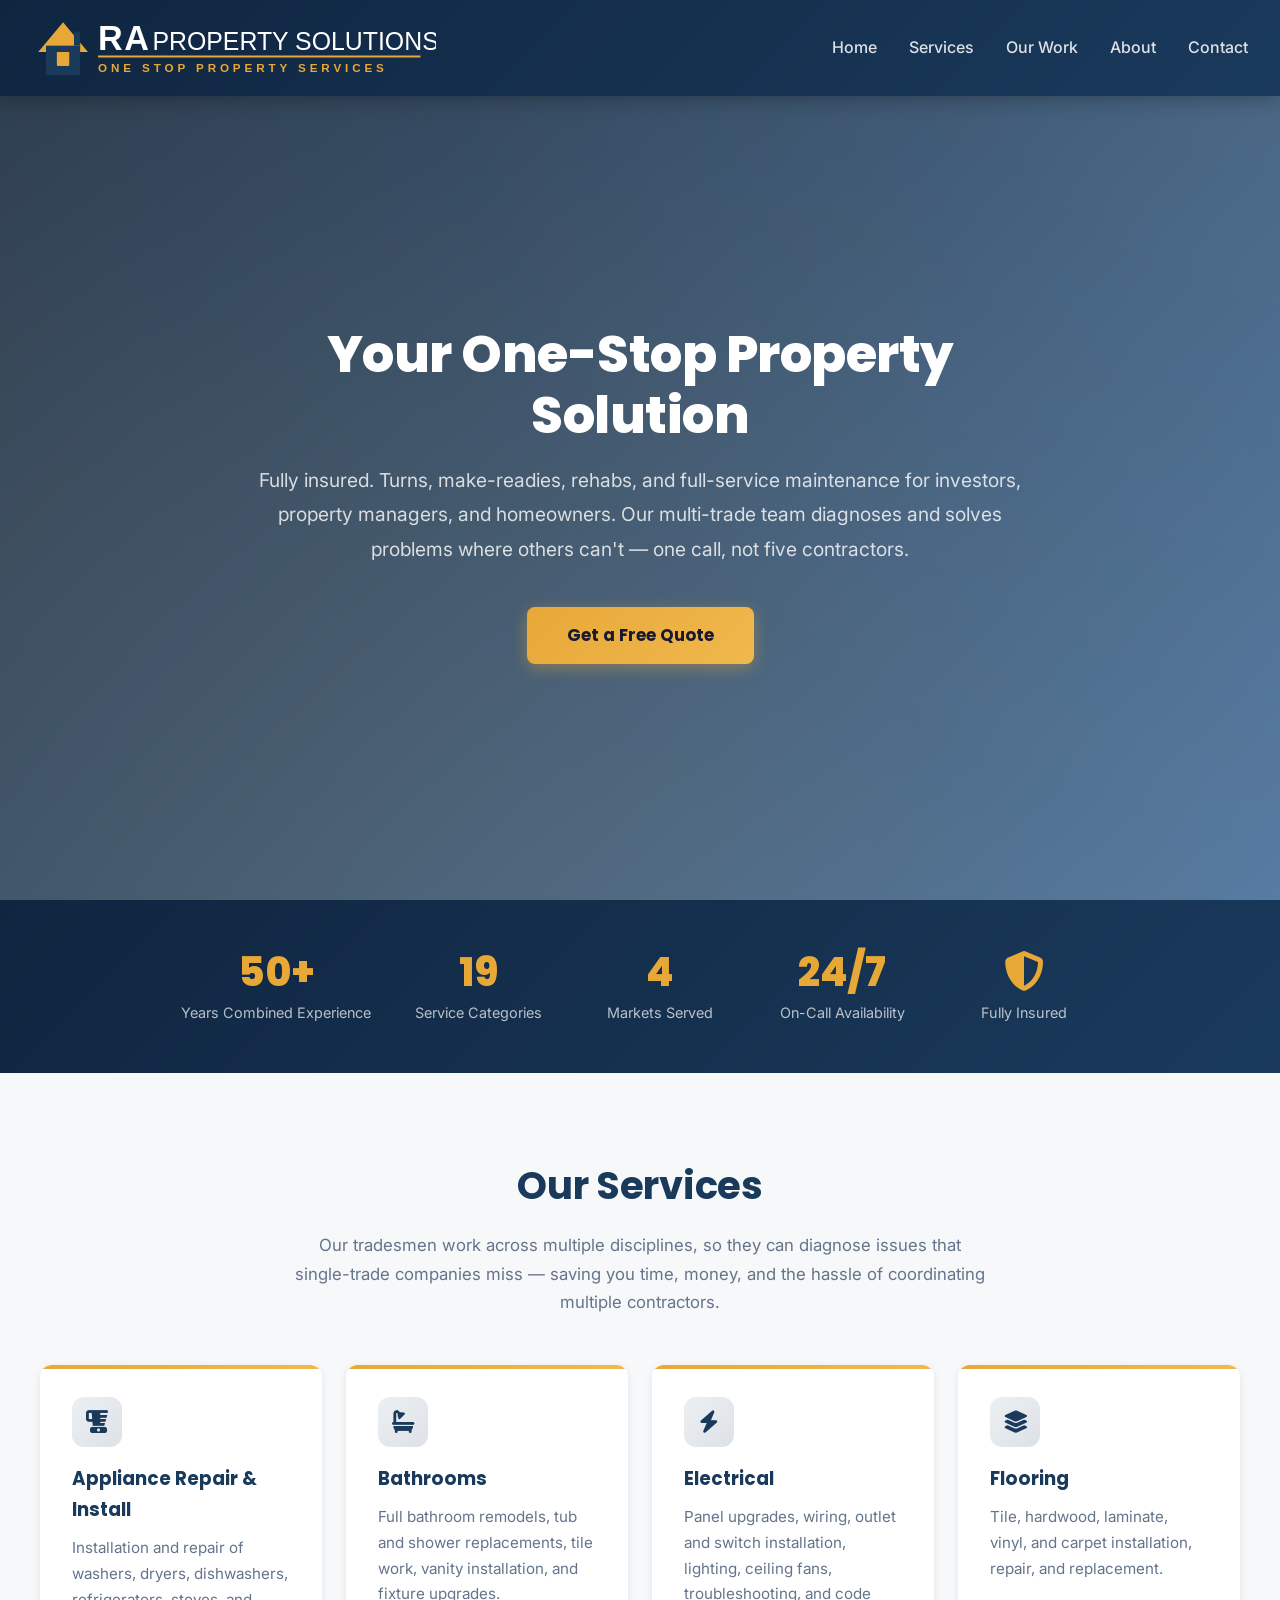
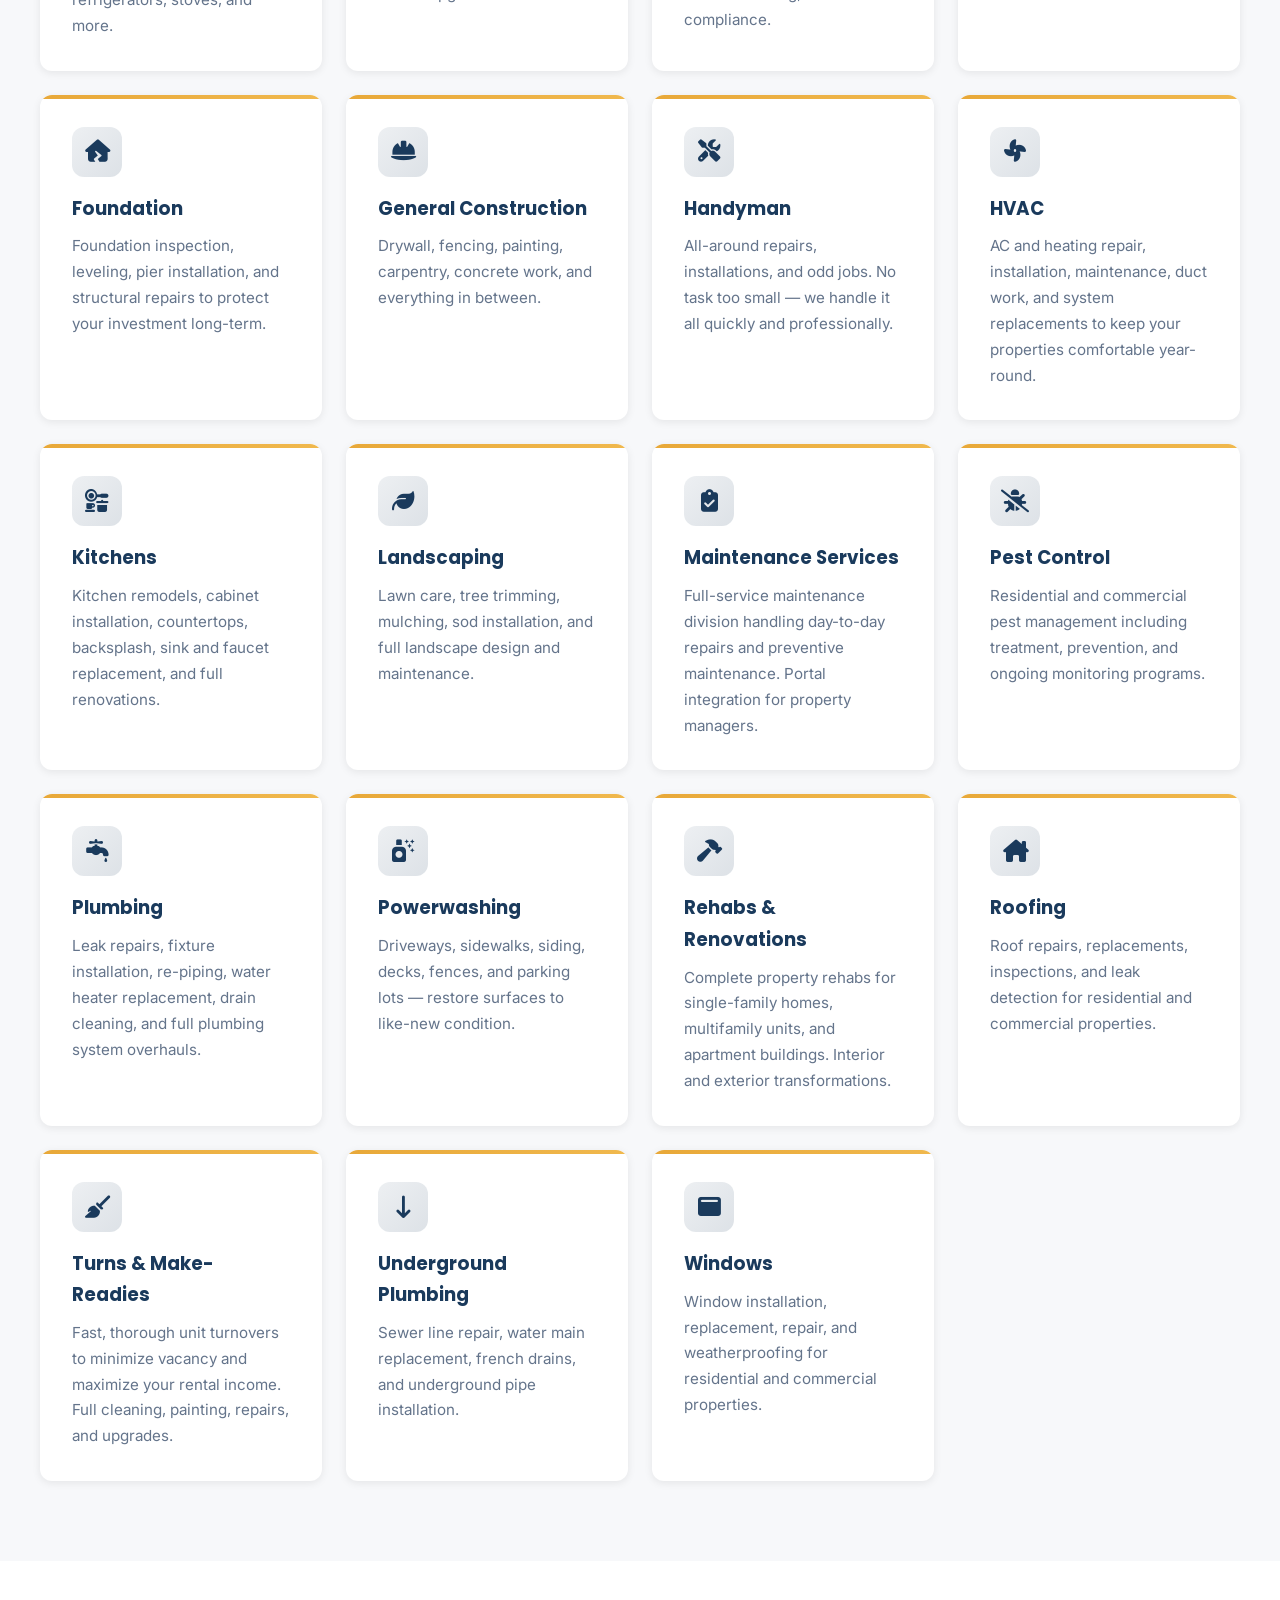
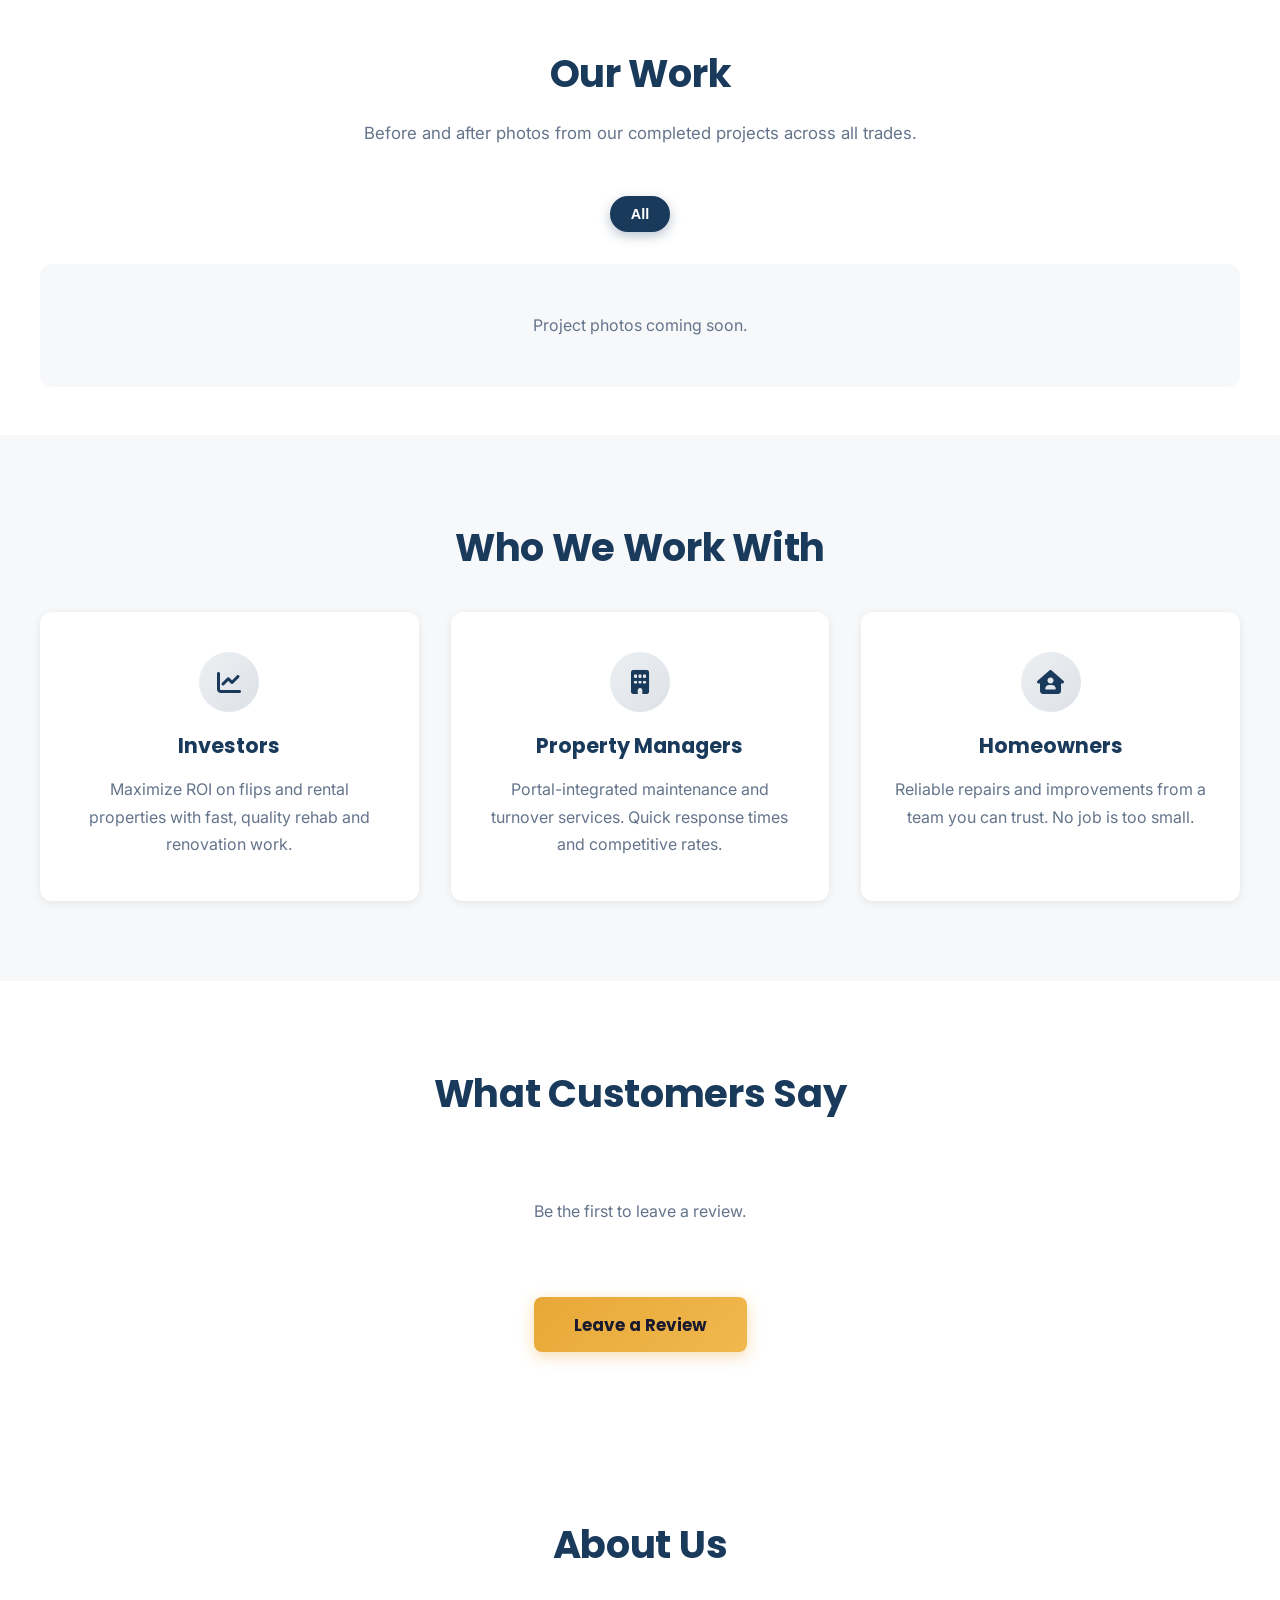
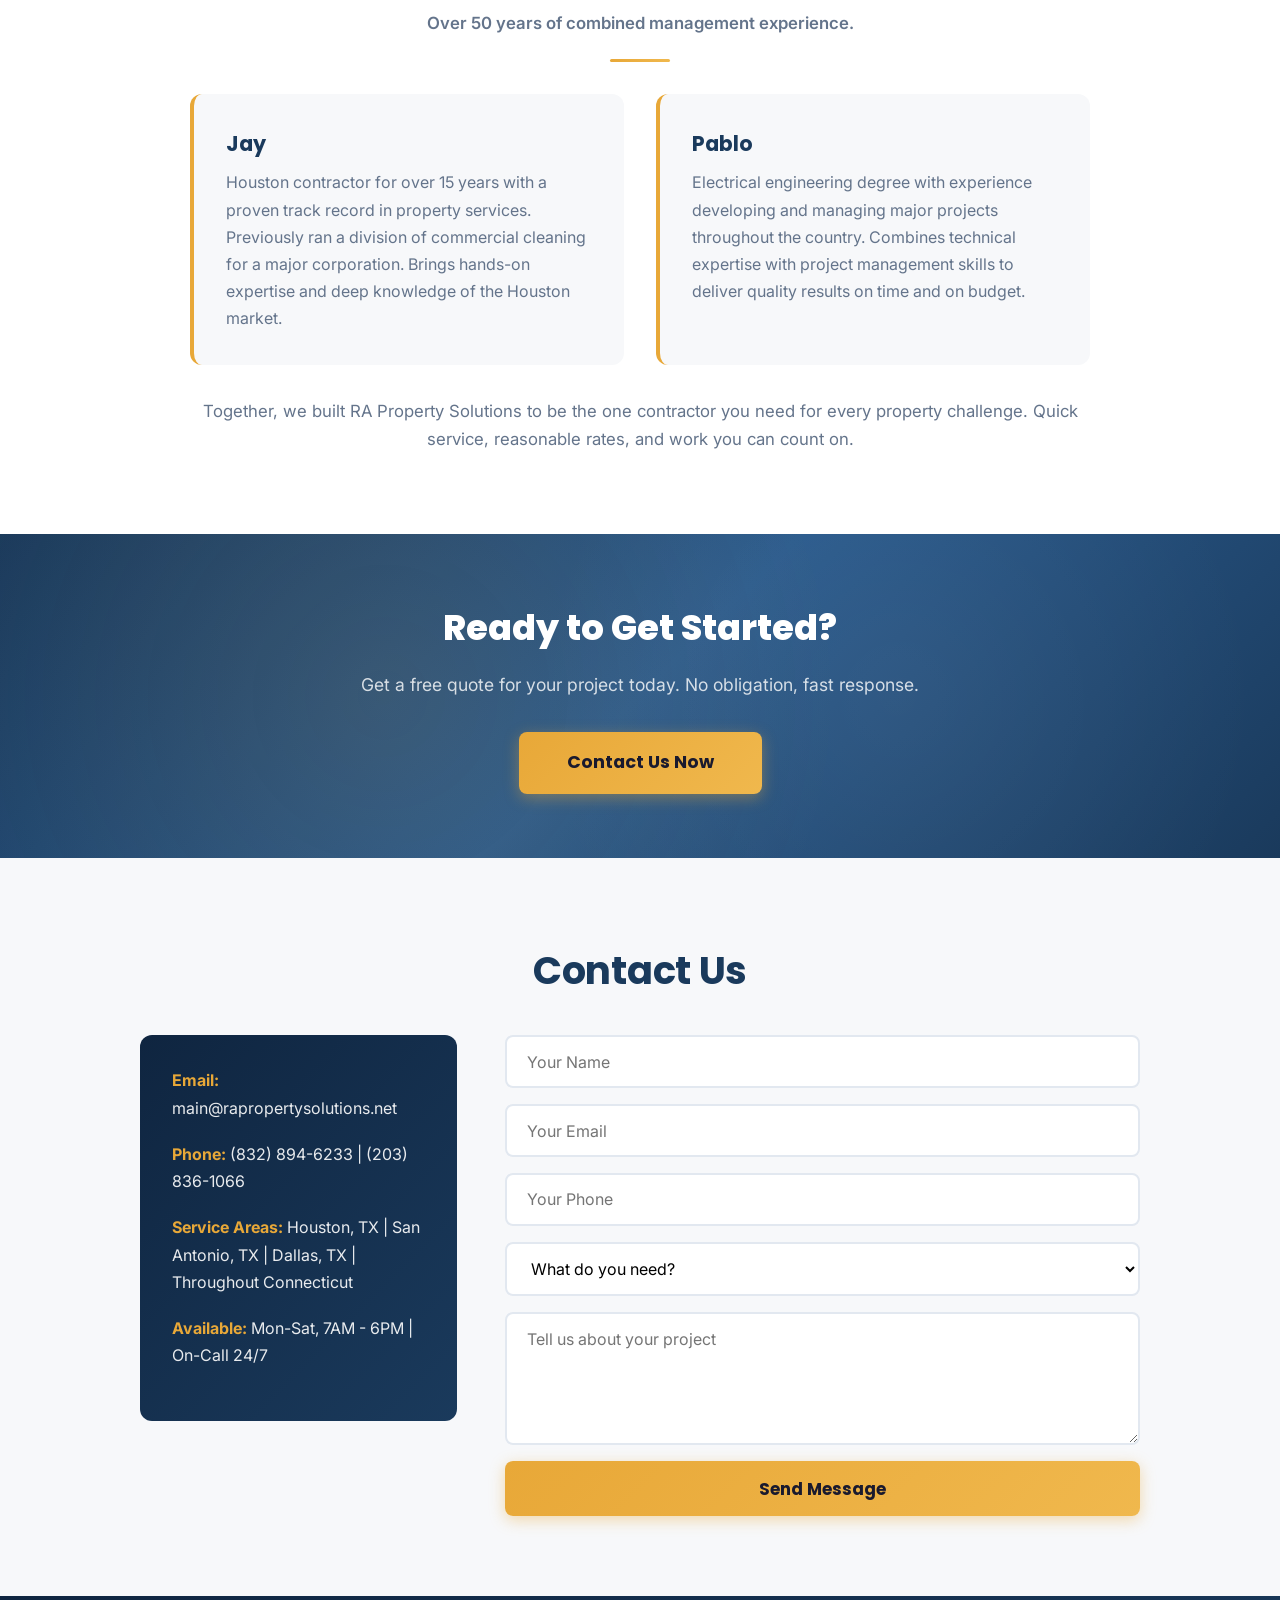
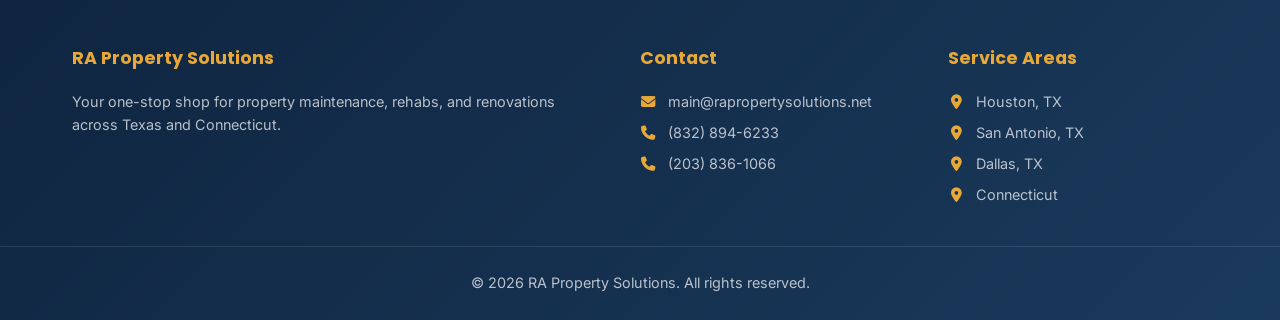
==== commit 4dc4dc7a: "Update primary contact number from (346) 760-9532 to (832) 894-6233 Co-Authored-By: Claude Opus 4.7 " ====
--- a/index.html
+++ b/index.html
@@ -284,7 +284,7 @@
         <div class="contact-content">
             <div class="contact-info">
                 <p><strong>Email:</strong> main@rapropertysolutions.net</p>
-                <p><strong>Phone:</strong> <a href="tel:3467609532" style="color:inherit;text-decoration:none">(346) 760-9532</a> | <a href="tel:2038361066" style="color:inherit;text-decoration:none">(203) 836-1066</a></p>
+                <p><strong>Phone:</strong> <a href="tel:8328946233" style="color:inherit;text-decoration:none">(832) 894-6233</a> | <a href="tel:2038361066" style="color:inherit;text-decoration:none">(203) 836-1066</a></p>
                 <p><strong>Service Areas:</strong> Houston, TX | San Antonio, TX | Dallas, TX | Throughout Connecticut</p>
                 <p><strong>Available:</strong> Mon-Sat, 7AM - 6PM | On-Call 24/7</p>
             </div>
@@ -322,7 +322,7 @@
             <div class="footer-col">
                 <h4>Contact</h4>
                 <p><i class="fas fa-envelope"></i> main@rapropertysolutions.net</p>
-                <p><i class="fas fa-phone"></i> <a href="tel:3467609532">(346) 760-9532</a></p>
+                <p><i class="fas fa-phone"></i> <a href="tel:8328946233">(832) 894-6233</a></p>
                 <p><i class="fas fa-phone"></i> <a href="tel:2038361066">(203) 836-1066</a></p>
             </div>
             <div class="footer-col">
@@ -338,7 +338,7 @@
         </div>
     </footer>
 
-    <script src="js/gallery-data.js?v=11"></script>
-    <script src="js/main.js?v=11"></script>
+    <script src="js/gallery-data.js?v=12"></script>
+    <script src="js/main.js?v=12"></script>
 </body>
 </html>
